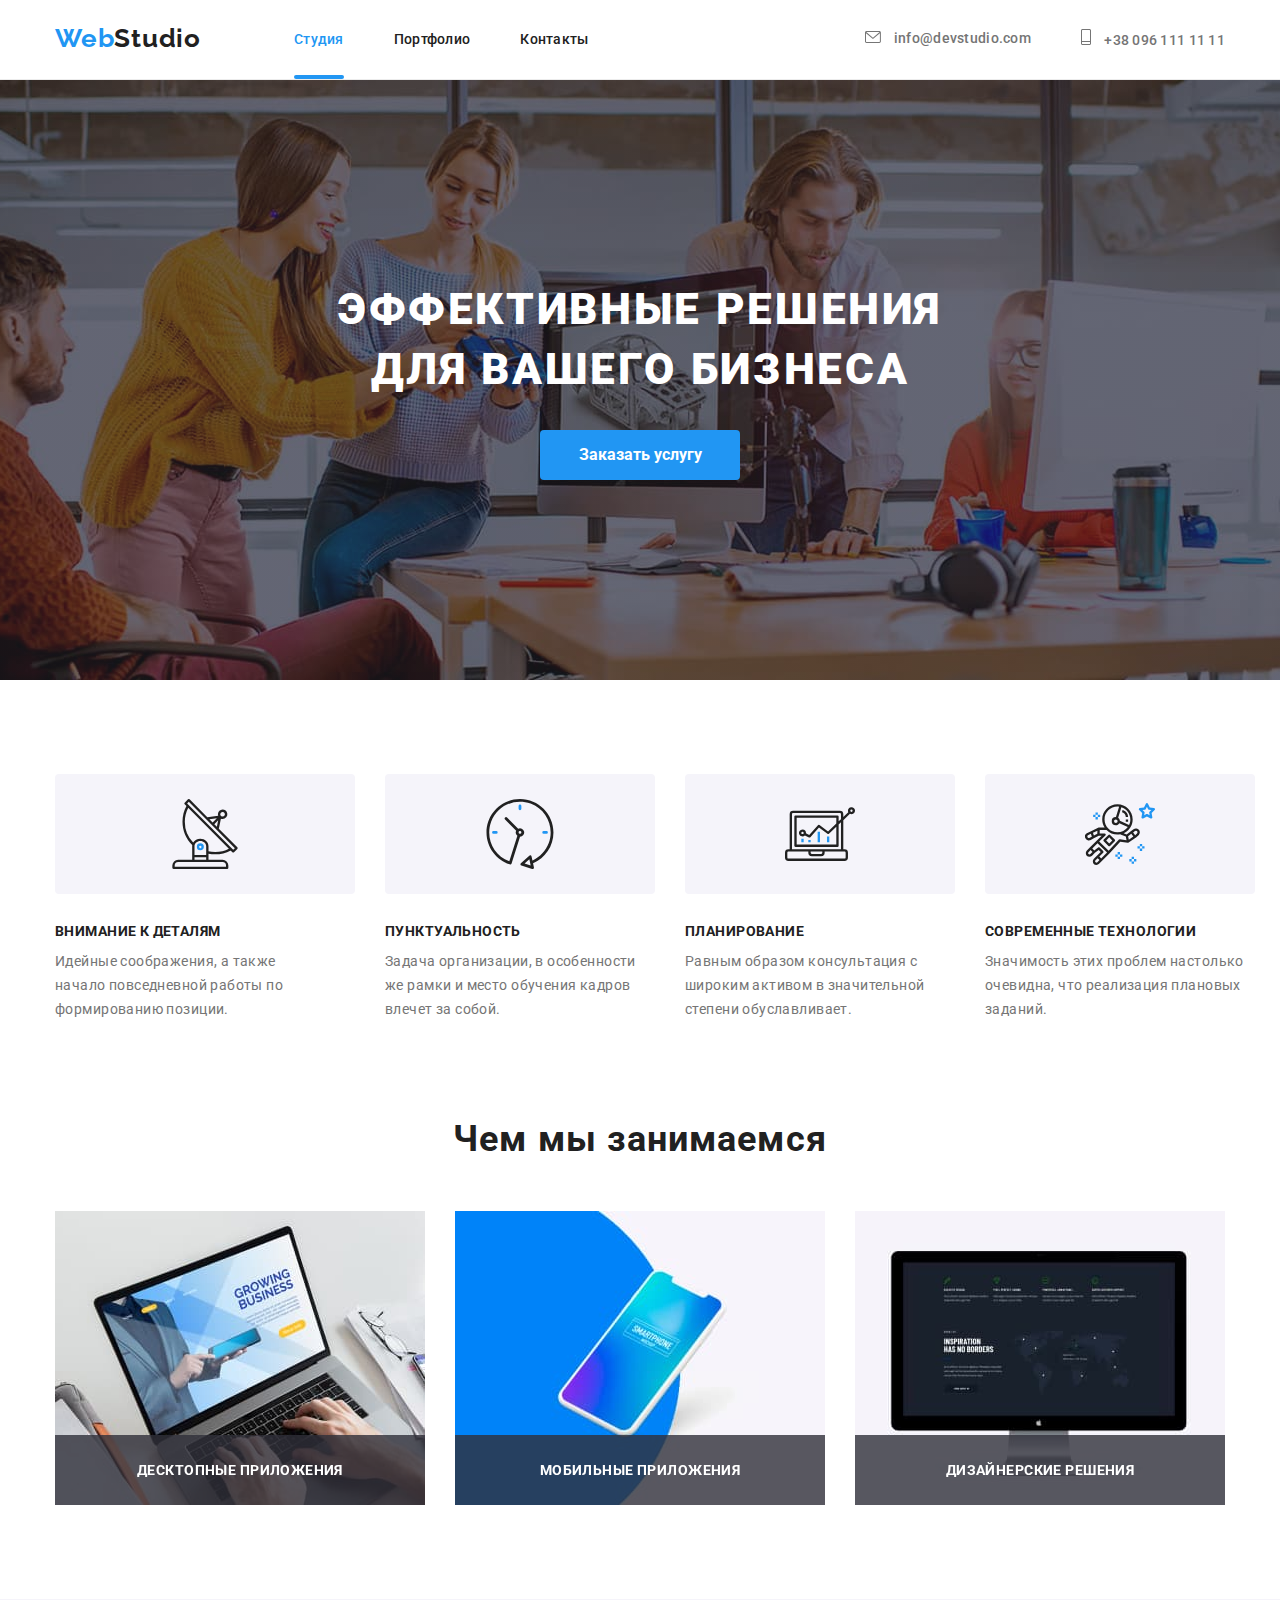
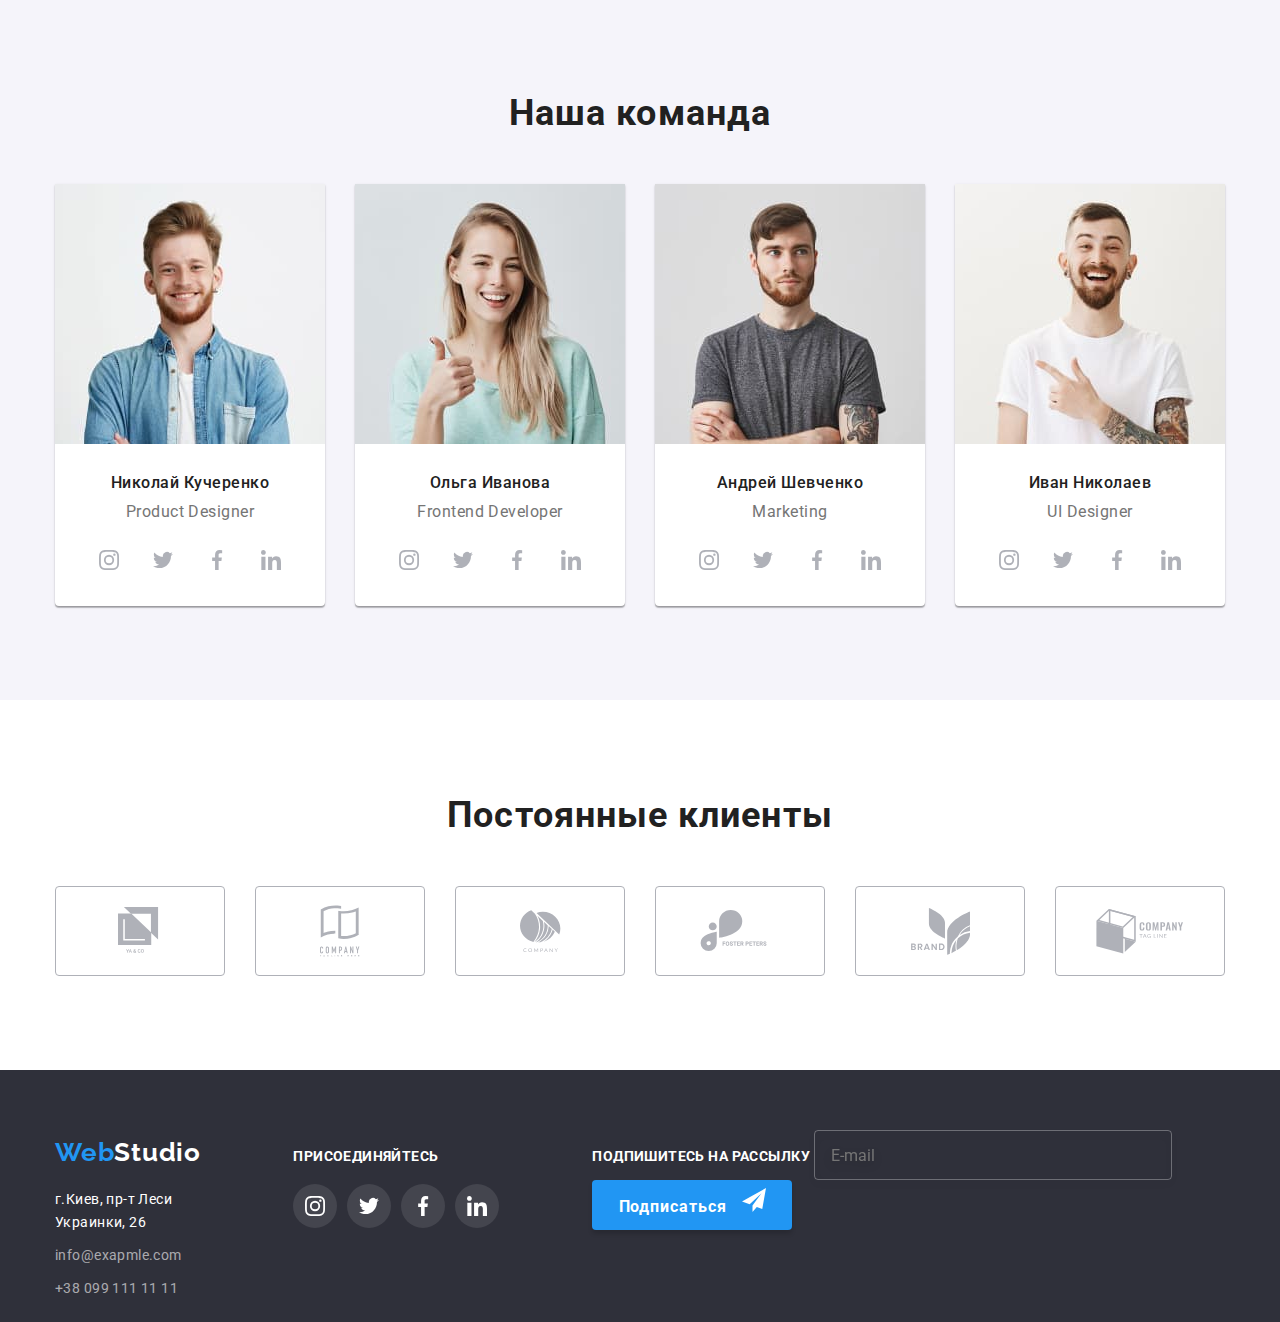
==== index.html @ 105b6010 "ховеры для инпутов и свг" ====
<!DOCTYPE html>
<html lang="ru">
<head>
    <meta charset="UTF-8">
    <meta name="viewport" content="width=device-width, initial-scale=1.0">
    <title>Homework</title>
    <link href="https://fonts.googleapis.com/css2?family=Raleway:wght@700&family=Roboto:wght@400;500;700;900&display=swap" rel="stylesheet">
        <link rel="stylesheet" href="https://cdnjs.cloudflare.com/ajax/libs/modern-normalize/1.0.0/modern-normalize.css">
    <link rel="stylesheet" href="./css/style.css">
</head>
<body>

    <!-- Хэдэр  -->
    
    <header class="header-page">
        <div class="container main-nav">
            

       <nav class="site-nav">
        <a href="./index.html" class="nav-logo">Web<span class="logo-studio">Studio</span></a>

        <ul class="list nav-list">
            <li class="item"><a href="" class="site-link current">Студия</a></li>
            <li class="item"><a href="./portfolio.html" class="site-link">Портфолио</a></li>
            <li class="item"><a href="#contacts" class="site-link">Контакты</a></li>
        </ul>       
       </nav>
    

       <ul class="list info-list">
        <li class="item">
            <a href="mailto:info@devstudio.com" class="info">
                <svg class="icon" width="16" height="12">
                    <use href="./img/sprite.svg#icon-envelope"></use>
                </svg>
                info@devstudio.com
            </a>
        </li>
            
        <li class="item">
            <a href="tel:+380991111111" class="info">
                <svg class="icon" width="10" height="16">
                    <use href="./img/sprite.svg#icon-phone"></use>
                </svg>
                +38 096 111 11 11
            </a>
        </li>
    </ul>
      </div>
    </header>

    <main>
               <!-- Герой -->
    
        <section class="hero">   
           <div class="container hero-cont">
            <h1 class="hero-title">Эффективные решения<br> для вашего бизнеса</h1>

             <button class="btn" data-modal-open>Заказать услугу</button>

                        <div class="backdrop is-hidden" data-modal>
                            <div class="modal">
                                
                                <!-- Форма -->

                 <form class="form">
               <h1 class="form-title">Оставьте свои данные, мы вам перезвоним</h1>
                                 
                        <ul class="list form-list">

                            <li class=" form-item">
                                <label class="form-field" for="name">
                                    <span class="field-title">Имя</span>                
                            <input class="input-form" type="text" name="name">
                                <svg class="icon-form">
                                    <use href="./img/sprite.svg#icon-modal-name"></use>
                                </svg>         
                        </label>
                    </li>
                                                                            
                            <li class="form-item">
                                    <label class="form-field" for="tel">
                                        <span class="field-title">Телефон</span>
                                        <input class="input-form" type="tel" name="tel">
                                        <svg class="icon-form">
                                            <use href="./img/sprite.svg#icon-modal-tel"></use>
                                        </svg>
                                    </label>
                        </li>
                                                                                                    
                            <li class="form-item">
                                <label class="form-field" for="mail">
                            <span class="field-title">Почта</span>
                            <input class="input-form" type="email" name="mail">
                            <svg class="icon-form">
                                <use href="./img/sprite.svg#icon-modal-mail"></use>
                            </svg>
                        </label>
                    </li>
                        </ul>             
                             
                            <label class="form-field text-area" for="comment">
                                <span class="field-title">Комментарий</span>
                        <textarea class="textarea" name="comment" placeholder="Введите текст">            
                        </textarea>
                    </label>
                    
                    <!-- Checkbox -->

                   <label class="checkbox-field">
                        <input type="checkbox" name="licence" class="checkbox">
                        <span class="checkbox-label">
                            Соглашаюсь с рассылкой и принимаю <a href="#" class="checkbox-link"> Условия
                                договора</a></span>
                   </label>

                    <button class="btn-submit" type="submit">Отправить</button>
            </form>

                <button class="btn-close" data-modal-close>
                    <svg class="icon-close">
                        <use href="./img/sprite.svg#icon-modal-btnclose"></use>
                    </svg>
                </button>
            </div>
        </div>
            </div>                          
        </section>

                       <!-- Детали -->

    <section class="details">
        <h2 class="visually-hidden">План</h2>

 <div class="container">
     <ul class="list details-ul">
         
    <li class="item">
        <div class="icon-box">
            <svg class="icon" widht="70" height="70">
                <use href="./img/sprite.svg#icon-antenna"></use>
            </svg>
        </div>
        <h3 class="details-title">Внимание к деталям</h3>
        <p class="details-text">Идейные соображения, а также начало повседневной работы по формированию позиции.</p>
    </li>

    <li class="item">
        <div class="icon-box">
            <svg class="icon" width="70" height="70">
                <use href="./img/sprite.svg#icon-clock"></use>
            </svg>
        </div>
        <h3 class="details-title">Пунктуальность</h3>
        <p class="details-text">Задача организации, в особенности же рамки и место обучения кадров влечет за собой.</p>
    </li>

    <li class="item">
        <div class="icon-box">
            <svg class="icon"  width="70" height="70">
                <use href="./img/sprite.svg#icon-diagram"></use>
            </svg>
        </div>
        <h3 class="details-title">Планирование</h3>
        <p class="details-text">Равным образом консультация с широким активом в значительной степени обуславливает.</p>
    </li>

    <li class="item">
    <div class="icon-box">
        <svg class="icon" width="70" height="70">
            <use href="./img/sprite.svg#icon-astronaut"></use>
        </svg>
    </div>
        <h3 class="details-title">Современные технологии</h3>
        <p class="details-text">Значимость этих проблем настолько очевидна, что реализация плановых заданий.</p>
    </li>
</ul>
</div>
    </section>

    <!-- Чем занимаемся -->
    <section class="occupation">        
     <div class="container">
        <h2 class="occupation-title">Чем мы занимаемся</h2>

        <ul class="list occupation-pics">
            <li class="item">
                <div class="thumb-occup">
                    <img src="./img/occup1.jpg" alt="клавиатура" width="370">
                    <div class="occup-overlay">
                        <p class="occup-overlay-text">Десктопные приложения</p>
                    </div>
                </div>
            </li>

            <li class="item">
                <div class="thumb-occup">
                    <img src="./img/occup2.jpg" alt="телефон" width="370">
                    <div class="occup-overlay">
                        <p class="occup-overlay-text">Мобильные приложения</p>
                    </div>
                </div>
            </li>

            <li class="item">
                <div class="thumb-occup">
                    <img src="./img/occup3.jpg" alt="планшет" width="370">
                    <div class="occup-overlay">
                        <p class="occup-overlay-text">Дизайнерские решения</p>
                    </div>
                </div>
            </li>     
    </ul>
     </div>
    </section>

    <!-- Команда -->
    <section class="team">
       <div class="container">
        <h2 class="team-title">Наша команда</h2>

        <ul class="list team-list" >
            <li class="item team-card">
                <img src="./img/team1.jpg" alt="николай кучеренко" width="270">
                <h3 class="team-names">Николай Кучеренко</h3>
                <p class="team-text">Product Designer</p>

                <ul class="list social-list">
                    <li class="social-item">
                        <a href="" class="link social-link">
                            <svg class="icon" widht="20" height="20">
                                <use href="./img/sprite.svg#icon-instagram"></use>
                            </svg>
                        </a>
                    </li>

                    <li class="social-item">
                        <a href="" class="link social-link">
                            <svg class="icon" widht="20" height="20">
                                <use href="./img/sprite.svg#icon-twitter"></use>
                            </svg>
                        </a>
                    </li>

                    <li class="social-item">
                        <a href="" class="link social-link">
                            <svg class="icon" widht="20" height="20">
                                <use href="./img/sprite.svg#icon-facebook"></use>
                            </svg>
                        </a>
                    </li>

                    <li class="social-item">
                        <a href="" class="link social-link">
                            <svg class="icon" widht="20" height="20">
                                <use href="./img/sprite.svg#icon-linkedin"></use>
                            </svg>
                        </a>
                    </li>
                </ul>
            </li>
 
            <li class="item team-card">
                <img src="./img/team2.jpg" alt="ольга иванова"  width="270">
                <h3 class="team-names">Ольга Иванова</h3>
                <p class="team-text">Frontend Developer</p>

                <ul class="list social-list">
                    <li class="social-item">
                        <a href="" class="link social-link">
                            <svg class="icon" widht="20" height="20">
                                <use href="./img/sprite.svg#icon-instagram"></use>
                            </svg>
                        </a>
                    </li>
                    <li class="social-item">
                        <a href="" class="link social-link">
                            <svg class="icon" widht="20" height="20">
                                <use href="./img/sprite.svg#icon-twitter"></use>
                            </svg>
                        </a>
                    </li>
                    <li class="social-item">
                        <a href="" class=" link social-link">
                            <svg class="icon" widht="20" height="20">
                                <use href="./img/sprite.svg#icon-facebook"></use>
                            </svg>
                        </a>
                    </li>
                    <li class="social-item">
                        <a href="" class="link social-link">
                            <svg class="icon" widht="20" height="20">
                                <use href="./img/sprite.svg#icon-linkedin"></use>
                            </svg>
                        </a>
                    </li>
                </ul>
            </li>

            <li class="item team-card">
                <img src="./img/team3.jpg" alt="Андрей Шевченко"  width="270">
                <h3 class="team-names">Андрей Шевченко</h3>
                <p class="team-text">Marketing</p>

                <ul class="list social-list">
                    <li class="social-item">
                        <a href="" class="link social-link">
                            <svg class="icon" widht="20" height="20">
                                <use href="./img/sprite.svg#icon-instagram"></use>
                            </svg>
                        </a>
                    </li>
                    <li class="social-item">
                        <a href="" class="link social-link">
                            <svg class="icon" widht="20" height="20">
                                <use href="./img/sprite.svg#icon-twitter"></use>
                            </svg>
                        </a>
                    </li>
                    <li class="social-item">
                        <a href="" class="link social-link">
                            <svg class="icon" widht="20" height="20">
                                <use href="./img/sprite.svg#icon-facebook"></use>
                            </svg>
                        </a>
                    </li>
                    <li class="social-item">
                        <a href="" class="link social-link">
                            <svg class="icon" widht="20" height="20">
                                <use href="./img/sprite.svg#icon-linkedin"></use>
                            </svg>
                        </a>
                    </li>
                </ul>
            </li>

            <li class="item team-card">
                <img src="./img/team4.jpg" alt="Иван Николаев"  width="270">
                <h3 class="team-names">Иван Николаев</h3>
                <p class="team-text">UI Designer</p>

                <ul class="list social-list">
                    <li class="social-item">
                        <a href="" class="link social-link">
                            <svg class="icon" widht="20" height="20">
                                <use href="./img/sprite.svg#icon-instagram"></use>
                            </svg>
                        </a>
                    </li>
                    <li class="social-item">
                        <a href="" class="link social-link">
                            <svg class="icon" widht="20" height="20">
                                <use href="./img/sprite.svg#icon-twitter"></use>
                            </svg>
                        </a>
                    </li>
                    <li class="social-item">
                        <a href="" class="link social-link">
                            <svg class="icon" widht="20" height="20">
                                <use href="./img/sprite.svg#icon-facebook"></use>
                            </svg>
                        </a>
                    </li>
                    <li class="social-item">
                        <a href="" class="link social-link">
                            <svg class="icon" widht="20" height="20">
                                <use href="./img/sprite.svg#icon-linkedin"></use>
                            </svg>
                        </a>
                    </li>
                </ul>
            </li>      
        </ul>
       </div>
    </section>

    <!-- Клиенты -->

    <section class="clients">
        <div class="container">
            <h4 class="client-title">Постоянные клиенты</h4>
            <ul class="list client-list">

                <li class="item">
                   <a href="" class="link client-link">
                    <svg class="icon" width="44.3" height="49" >
                        <use href="./img/sprite.svg#icon-client1"></use>
                    </svg>
                   </a>
                </li>

                <li class="item">
                    <a href="" class="link client-link">
                        <svg class="icon" width="40" height="52" >
                            <use href="./img/sprite.svg#icon-client2"></use>
                        </svg>
                    </a>
                </li>
                <li class="item">
                    <a href="" class="link client-link">
                        <svg class="icon" width="41" height="42.6" >
                            <use href="./img/sprite.svg#icon-client3"></use>
                        </svg>
                    </a>
                </li>

                <li class="item">
                    <a href="" class="link client-link">
                        <svg class="icon" width="80" height="42" >
                            <use href="./img/sprite.svg#icon-client4"></use>
                        </svg>
                    </a>
                </li>

                <li class="item">
                    <a href="" class="link client-link">
                        <svg class="icon" width="59" height="47">
                            <use href="./img/sprite.svg#icon-client5"></use>
                        </svg>
                    </a>
                </li>

                <li class="item">
                    <a href="" class="link client-link">
                        <svg class="icon" width="88" height="45">
                            <use href="./img/sprite.svg#icon-client6"></use>
                        </svg>
                    </a>
                </li>

            </ul>
        </div>

    </section>
</main>

<!-- Футер -->
    <footer class="footer">
       <div class="container footer-cont">
        <div class="address-footer">
            <a href="./index.html" class="footer-logo">Web<span class="footer-span">Studio</span></a>

        <address id="contacts" class="f-address">
            <p class="f-address-text">г.Киев, пр-т Леси Украинки, 26</p>

            <ul class="list footer-list">
                <li class="item">
                  <a href="mailto:info@exapmle.com" class="footer-info">info@exapmle.com</a>
                </li>
                <li class="item">
                  <a href="tel:+380991111111" class="footer-info">+38 099 111 11 11</a>
                </li>
            </ul>
        </address>
        </div>
         
          <div class="footer-social">

<p class="footer-social-title">присоединяйтесь</p>

<ul class="list social-list">
    <li class="social-item">
        <a href="" class="link social-link-footer">
            <svg class="icon" widht="20" height="20">
                <use href="./img/sprite.svg#icon-instagram"></use>
            </svg>
        </a>
    </li>

    <li class="social-item">
        <a href="" class="link social-link-footer">
            <svg class="icon" widht="20" height="20">
                <use href="./img/sprite.svg#icon-twitter"></use>
            </svg>
        </a>
    </li>

    <li class="social-item">
        <a href="" class="link social-link-footer">
            <svg class="icon" widht="20" height="20">
                <use href="./img/sprite.svg#icon-facebook"></use>
            </svg>
        </a>
    </li>

    <li class="social-item">
        <a href="" class=" link social-link-footer">
            <svg class="icon" widht="20" height="20">
                <use href="./img/sprite.svg#icon-linkedin"></use>
            </svg>
        </a>
    </li>
</ul>

       </div>

       <div class="subscribe">
           <label class="subs-title">Подпишитесь на рассылку</label>

           <input class="input-subs" type="email" name="E-mail" placeholder="E-mail">

            <button class="btn-subscribe" type="submit">Подписаться
                <svg class="btn-icon" width="24" height="24">
                    <use href="./img/sprite.svg#icon-send"></use>
                </svg>
            </button>
       </div>
    </div>
    </footer>
    <script src="./js/modal.js"></script>
</body>
</html>
---- css/style.css ----
:root {
  --primary-text-color: #212121;
  --text-color-p: #757575;
  --white: #ffffff;
  --main-background: #e5e5e5;
  --hero-footer-bcg: #2f303a;
  --blue: #2196f3;
  --footer-address: rgba(255, 255, 255, 0.6);
  --bcg-team: #f5f4fa;
  --icon-fill-col: #afb1b8;
  --overlay-blue: rgba(33, 150, 243, 0.9);

  --timing-function: cubic-bezier(0.4, 0, 0.2, 1);
}

html {
  box-sizing: border-box;
}

*,
*::before,
*::after {
  box-sizing: inherit;
}
/* site-nav */

body {
  font-family: "Roboto", sans-serif;
  color: var(--primary-text-color);
}

li {
  list-style: none;
}

h1,
h2,
h3,
h4,
p {
  margin: 0;
}

img {
  display: block;
  max-width: 100%;
  height: auto;
}

.list {
  padding: 0;
  margin: 0;
}

.container {
  width: 1200px;
  margin-left: auto;
  margin-right: auto;
  padding-left: 15px;
  padding-right: 15px;
}

.main-nav {
  display: flex;
  align-items: center;
}
.header-page {
  padding-top: 24px;
  padding-bottom: 25px;

  background-color: var(--white);
  border-bottom: 1px solid #ececec;
}

.site-nav {
  display: flex;
  align-items: center;

  background-color: var(--white);
}

.nav-list {
  display: flex;
  margin-left: 93px;
}

.nav-list .item:not(:last-child) {
  margin-right: 50px;
}

.nav-logo {
  display: inline-block;

  color: var(--blue);
  font-family: Raleway, sans-serif;
  font-weight: 700;
  font-size: 26px;
  list-style: 1.2;
  letter-spacing: 0.03em;
  text-decoration: none;
}

.logo-studio {
  color: var(--primary-text-color);
}

.site-link {
  padding-top: 32px;
  padding-bottom: 32px;
  color: var(--primary-text-color);
  font-weight: 500;
  font-size: 14px;
  line-height: 0.87;
  letter-spacing: 0.02em;
  text-decoration: none;

  transition: color 250ms cubic-bezier(0.4, 0, 0.2, 1);
}

.site-link:hover,
.site-link:focus {
  color: var(--blue);
}

.site-link.current {
  position: relative;

  color: var(--blue);
  text-decoration: none;
}

.site-link.current::after {
  position: absolute;
  left: 0;
  bottom: 0;

  width: 100%;
  height: 4px;
  content: " ";
  display: block;

  border-radius: 2px;
  background-color: var(--blue);
}

/* Info */

.info-list {
  display: flex;
  align-items: center;
  margin-left: auto;
}

.info-list .item:not(:last-child) {
  margin-right: 50px;
}

.info {
  display: block;

  color: var(--text-color-p);
  font-weight: 500;
  font-size: 14px;
  line-height: 1.14;
  letter-spacing: 0.02em;
  text-decoration: none;

  transition: color 250ms cubic-bezier(0.4, 0, 0.2, 1);
}

.info:hover,
.info:focus {
  color: var(--blue);
}

.icon {
  padding: 0;
  margin: 0;
}

.info-list .icon {
  margin-right: 10px;
  fill: currentColor;
}

/* hero */
.hero {
  display: flex;
  text-align: center;
  height: 600px;
  max-width: 1600px;
  margin-left: auto;
  margin-right: auto;

  background-image: linear-gradient(
      to right,
      rgba(47, 48, 58, 0.4),
      rgba(47, 48, 58, 0.4)
    ),
    url(../img/hero-pic.jpg);
  background-repeat: no-repeat;
  background-size: cover;
  background-position: center;

  padding-top: 200px;
  padding-bottom: 200px;
  background-color: var(--hero-footer-bcg);
}

.hero-cont {
  display: flex;
  flex-direction: column;
  align-items: center;
}

.hero-title {
  width: 696px;
  margin-bottom: 30px;

  color: var(--white);
  font-weight: 900;
  font-size: 44px;
  line-height: 1.36;

  letter-spacing: 0.06em;
  text-transform: uppercase;
}

.btn {
  display: inline-block;
  min-width: 200px;
  height: 50px;
  padding: 10px 32px;

  border: 0;
  border-radius: 4px;
  font-weight: 700;
  font-size: 16px;
  line-height: 1.87;

  color: var(--white);
  background-color: var(--blue);
  text-decoration: none;

  transition: background-color 250ms cubic-bezier(0.4, 0, 0.2, 1),
    color 250ms cubic-bezier(0.4, 0, 0.2, 1);
}

.btn:hover,
.btn:focus {
  color: var(--blue);
  background-color: var(--white);
}

/* Бэкдроп */
.backdrop {
  position: fixed;
  top: 0;
  left: 0;

  opacity: 1;
  transition: opacity 250ms cubic-bezier(0.4, 0, 0.2, 1);
  width: 100%;
  height: 100%;

  background-color: rgba(0, 0, 0, 0.2);
}

.backdrop.is-hidden {
  opacity: 0;
  pointer-events: none;
}

/* Модальное окно */

.modal {
  position: absolute;
  top: 50%;
  left: 50%;
  transform: translate(-50%, -50%);
  min-width: 528px;
  min-height: 580px;

  padding: 40px;
  min-height: 581px;
  border-radius: 4px;

  background-color: var(--white);
  box-shadow: 0px 1px 3px rgba(0, 0, 0, 0.12), 0px 1px 1px rgba(0, 0, 0, 0.14),
    0px 2px 1px rgba(0, 0, 0, 0.2);

  transition: transform 250ms cubic-bezier(0.4, 0, 0.2, 1);
}

.btn-close {
  position: absolute;
  top: 8px;
  right: 8px;
  padding: 10px;
  width: 30px;
  height: 30px;
  border-radius: 50%;
  border: 1px solid rgba(0, 0, 0, 0.1);
  background-color: transparent;
}

.icon-close {
  display: block;
  width: 18px;
  height: 18px;
  transition: fill 250ms cubic-bezier(0.4, 0, 0.2, 1);
}

.btn-close:hover .icon-close {
  fill: var(--blue);
}

/* Форма */
.form {
  text-align: center;
}

.form-title {
  margin-bottom: 30px;
  font-weight: 700;
  font-size: 20px;
  line-height: 1.15;
  text-align: center;
  letter-spacing: 0.03em;
  color: var(--primary-text-color);
}

.form-list {
  margin-bottom: 10px;
}

.form-field {
  position: relative;
  display: flex;
  flex-direction: column;
  align-items: flex-start;
}

.form-item {
  margin-bottom: 10px;
}

.input-form {
  margin: 0;
  padding-top: 12px;
  padding-bottom: 12px;
  padding-left: 42px;
  width: 100%;
  height: 40px;
  border: 1px solid rgba(33, 33, 33, 0.2);
  box-sizing: border-box;
  border-radius: 4px;
  transition: border-color 250ms cubic-bezier(0.4, 0, 0.2, 1);
}

.input-form:hover {
  border-color: var(--blue);
}

.field-title {
  margin-bottom: 4px;

  font-weight: 400;
  font-size: 14px;
  line-height: 1.14;
  letter-spacing: 0.01em;
  color: var(--text-color-p);
}

.icon-form {
  position: absolute;
  top: 50%;
  left: 19px;
  width: 18px;
  height: 18px;

  display: block;
  fill: var(--primary-text-color);
  transition: color 250ms cubic-bezier(0.4, 0, 0.2, 1);
}

.input-form:hover + .icon-form {
  fill: var(--blue);
}

.textarea {
  padding: 12px 16px;
  margin-bottom: 20px;
  width: 100%;
  height: 120px;

  resize: none;
  border: 1px solid rgba(33, 33, 33, 0.2);
  transition: border-color 250ms cubic-bezier(0.4, 0, 0.2, 1);
}

.textarea:hover {
  border-color: var(--blue);
}
/* Checkbox */

.checkbox-field {
  margin-bottom: 30px;
  display: flex;
  flex-direction: column;
  align-items: flex-start;
}

.checkbox {
  position: absolute;
  width: 1px;
  height: 1px;
  margin: -1px;
  padding: 0;
  overflow: hidden;
  border: 0;
  clip: rect(0 0 0 0);
}

.checkbox-label {
  display: flex;
  align-items: center;
  font-weight: 400;
  font-size: 14px;
  line-height: 1.71;
  letter-spacing: 0.03em;
  color: var(--text-color-p);
}

.checkbox-label::before {
  content: "";
  display: inline-block;
  width: 16px;
  height: 15px;
  border: 2px solid var(--primary-text-color);
  border-radius: 2px;
  margin-right: 8px;
  transition: background-color 250ms cubic-bezier(0.4, 0, 0.2, 1),
    border-color 250ms cubic-bezier(0.4, 0, 0.2, 1);
}

.checkbox:checked + .checkbox-label::before {
  background-image: url(../img/icon-check.svg);
  background-color: var(--blue);
  border-color: var(--blue);
  background-position: center;
  background-origin: border-box;
  background-size: contain;
}

.checkbox-link {
  color: var(--blue);
}

.btn-submit {
  display: inline-block;
  min-width: 200px;
  height: 50px;
  padding: 10px 55px;
  border: 0;

  font-weight: 700;
  font-size: 16px;
  line-height: 1.87;

  align-items: center;
  text-align: center;
  letter-spacing: 0.06em;
  color: var(--white);
  background-color: #188ce8;
  box-shadow: 0px 4px 4px rgba(0, 0, 0, 0.15);
  cursor: pointer;
}

/* details */

.details {
  padding-top: 94px;
  padding-bottom: 94px;
  background-color: var(--white);
}

.visually-hidden {
  position: absolute !important;
  clip: rect(1px 1px 1px 1px);
  clip: rect(1px, 1px, 1px, 1px);
  padding: 0 !important;
  border: 0 !important;
  height: 1px !important;
  width: 1px !important;
  overflow: hidden;
}

.details-ul {
  display: flex;
  margin: 0;
  padding: 0;
}

.details-title {
  margin: 0;
  margin-bottom: 10px;
  width: 270px;
  height: 16px;

  color: var(--primary-text-color);
  font-weight: 700;
  font-size: 14px;
  line-height: 1.14;
  letter-spacing: 0.03em;
  text-transform: uppercase;
}

.details-ul .item:not(:last-child) {
  margin-right: 30px;
}

.details-text {
  margin: 0;

  color: var(--text-color-p);
  font-weight: 400;
  font-size: 14px;
  line-height: 1.71;
  letter-spacing: 0.03em;
  width: 270px;
  height: 75px;
}

.icon-box {
  display: flex;
  justify-content: center;
  align-items: center;
  height: 120px;
  margin-bottom: 30px;
  border-radius: 4px;
  background-color: var(--bcg-team);
}

/* occupation */
.occupation {
  padding-bottom: 94px;
  background-color: var(--white);
}

.occupation-title {
  color: var(--primary-text-color);

  font-weight: 700;
  font-size: 36px;
  line-height: 1.16;
  text-align: center;
  letter-spacing: 0.03em;
  margin-bottom: 50px;
}

.occupation-pics {
  display: flex;
}

.occupation-pics .item:not(:last-child) {
  margin-right: 30px;
}

.thumb-occup {
  position: relative;
}

.occup-overlay {
  position: absolute;
  bottom: 0;
  left: 0;

  width: 100%;
  height: 70px;
  padding-top: 27px;

  background-color: rgba(47, 48, 58, 0.8);
}

.occup-overlay-text {
  margin-bottom: 0;

  color: var(--white);
  font-weight: 700;
  font-size: 14px;
  line-height: 1.142;
  text-align: center;
  letter-spacing: 0.03em;
  text-transform: uppercase;
}

/* Команда */

.team {
  padding-top: 94px;
  padding-bottom: 94px;
  background-color: var(--bcg-team);
}

.team-title {
  margin-bottom: 50px;

  color: var(--primary-text-color);
  font-weight: 700;
  font-size: 36px;
  line-height: 1.16;
  text-align: center;
  letter-spacing: 0.03em;
}

.team-list {
  display: flex;
  justify-content: space-between;
}

.team-card {
  width: 270px;
  padding-bottom: 24px;
  background-color: var(--white);
  text-align: center;

  box-shadow: 0px 1px 3px rgba(0, 0, 0, 0.12), 0px 1px 1px rgba(0, 0, 0, 0.14),
    0px 2px 1px rgba(0, 0, 0, 0.2);
  border-radius: 0px 0px 4px 4px;
}

.offer-card a {
  text-decoration: none;
}

.team-card img {
  margin-bottom: 30px;
}

.team-names {
  color: var(--primary-text-color);
  font-weight: 500;
  font-size: 16px;
  line-height: 1.18;
  letter-spacing: 0.03em;
  margin: 0;
  margin-bottom: 10px;
}

.team-text {
  color: var(--text-color-p);

  font-weight: 400;
  font-size: 16px;
  line-height: 1.18;
  letter-spacing: 0.03em;
  margin: 0;
}

.social-list {
  margin-top: 16px;
  display: flex;
  justify-content: center;
}

.social-item:not(:last-child) {
  margin-right: 10px;
}

.social-link {
  display: flex;
  justify-content: center;
  align-items: center;
  fill: var(--icon-fill-col);
  width: 44px;
  height: 44px;
  border-radius: 50%;

  transition: background-color 250ms cubic-bezier(0.4, 0, 0.2, 1),
    color 250ms cubic-bezier(0.4, 0, 0.2, 1);
}

.social-link:hover,
.social-link:focus {
  fill: var(--white);
  background-color: var(--blue);
}

/* Клиенты */

.clients {
  padding-top: 94px;
  padding-bottom: 94px;
  background-color: var(--white);
}

.client-title {
  margin-bottom: 50px;

  font-family: Roboto;
  font-style: normal;
  font-weight: bold;
  font-size: 36px;
  line-height: 42px;
  text-align: center;
  letter-spacing: 0.03em;
}

.client-list {
  display: flex;
  justify-content: center;
}

.client-list .item:not(:last-child) {
  margin-right: 30px;
}

.client-link {
  display: flex;
  justify-content: center;
  align-items: center;
  width: 170px;
  height: 90px;
  border: 1px solid var(--icon-fill-col);
  border-radius: 4px;
  fill: var(--icon-fill-col);

  transition: 250ms cubic-bezier(0.4, 0, 0.2, 1);
}

.client-link:hover,
.client-link:focus {
  fill: var(--blue);
  border-color: var(--blue);
}

/* Portfolio */

/* Фильтры */

.filter {
  padding-top: 94px;
  padding-bottom: 94px;
}

.filter-list {
  display: flex;
  justify-content: center;
  margin-bottom: 50px;
}

.filter-list .item:not(:last-child) {
  margin-right: 8px;
}

.filter-link {
  display: inline-block;
  padding: 6px 22px;

  text-align: center;
  color: var(--primary-text-color);
  background-color: var(--bcg-team);
  border: 1px transparent;
  font-family: inherit;
  font-weight: 500;
  font-size: 16px;
  line-height: 1.62;
  border-radius: 4px;
  letter-spacing: 0.03em;

  transition: background-color 250ms cubic-bezier(0.4, 0, 0.2, 1),
    color 250ms cubic-bezier(0.4, 0, 0.2, 1),
    box-shadow 250ms cubic-bezier(0.4, 0, 0.2, 1);
}

.filter-link:hover,
.filter-link:focus {
  color: var(--white);
  background-color: var(--blue);
  box-shadow: 0px 3px 1px rgba(0, 0, 0, 0.1), 0px 1px 2px rgba(0, 0, 0, 0.08),
    0px 2px 2px rgba(0, 0, 0, 0.12);
}

/* Оффер */

.offer-list {
  display: flex;
  flex-wrap: wrap;
  margin: -15px;
}
.offer-card {
  width: 370px;
  margin: 15px;
  background-color: var(--white);
  box-sizing: border-box;

  transition: 250ms cubic-bezier(0.4, 0, 0.2, 1);
}

.offer-card:hover,
.offer-card:focus-within {
  box-shadow: 0px 1px 1px rgba(0, 0, 0, 0.12), 0px 4px 4px rgba(0, 0, 0, 0.06),
    1px 4px 6px rgba(0, 0, 0, 0.16);
}

/* Overlay */

.offer-thumb {
  position: relative;
  overflow: hidden;
}

.offer-overlay {
  position: absolute;
  top: 0;
  left: 0;
  transform: translateY(100%);

  width: 100%;
  height: 100%;
  padding: 63px 24px;

  background-color: var(--overlay-blue);

  transition: transform 250ms cubic-bezier(0.4, 0, 0.2, 1);
}

.offer-card .link:hover .offer-overlay,
.offer-card .link:focus .offer-overlay {
  transform: translateY(0);
  transition: 250ms cubic-bezier(0.4, 0, 0.2, 1);
}

.overlay-text {
  font-weight: 400;
  font-size: 18px;
  line-height: 1.56;
  letter-spacing: 0.03em;
  color: var(--white);
}

.card-description {
  padding: 20px 24px;
  border-right: 1px solid #eeeeee;
  border-bottom: 1px solid #eeeeee;
  border-left: 1px solid #eeeeee;
}

.offer-title {
  color: var(--primary-text-color);

  font-weight: 700;
  font-size: 18px;
  line-height: 2;
  letter-spacing: 0.06em;
  margin: 0;
  margin-bottom: 4px;
}

.offer-text {
  color: var(--text-color-p);

  font-weight: 400;
  font-size: 16px;
  line-height: 1.8;
  letter-spacing: 0.03em;
  margin: 0;
}

/* footer */

.footer {
  height: 252px;
  padding-top: 60px;
  padding-bottom: 60px;
  background-color: var(--hero-footer-bcg);
}

.footer-cont {
  display: flex;
  align-items: baseline;
  justify-content: space-between;
}

.address-footer {
  margin-right: 70px;
}

.footer-logo {
  display: inline-block;
  margin-bottom: 20px;

  color: var(--blue);
  font-family: Raleway, sans-serif;
  font-weight: 700;
  font-size: 26px;
  font-style: normal;
  list-style: 1.2;
  letter-spacing: 0.03em;
  text-decoration: none;
}

.footer-span {
  color: var(--white);
}

.f-address {
  display: flex;
  flex-direction: column;

  color: var(--white);

  font-weight: 400;
  font-size: 14px;
  font-style: normal;
  line-height: 1.71;
  letter-spacing: 0.03em;

  transition: color 250ms cubic-bezier(0.4, 0, 0.2, 1);
}

.f-address:hover,
.f-address:focus {
  color: var(--blue);
}

.f-address-text {
  margin: 0;
  margin-bottom: 9px;
}

.footer-list .item:not(:last-child) {
  margin-bottom: 9px;
}

.footer-info {
  color: var(--footer-address);

  font-weight: 400;
  font-size: 14px;
  line-height: 1.71;
  letter-spacing: 0.03em;
  text-decoration: none;

  transition: color 250ms cubic-bezier(0.4, 0, 0.2, 1);
}

.footer-info:hover,
.footer-info:focus {
  color: var(--blue);
}

.footer-social {
  margin-right: 93px;
}

.footer-social-title {
  margin-bottom: 20px;
  padding: 0;

  color: var(--white);
  font-family: Roboto;
  font-weight: bold;
  font-size: 14px;
  line-height: 16px;
  letter-spacing: 0.03em;
  text-transform: uppercase;
}

.social-link-footer {
  display: flex;
  justify-content: center;
  align-items: center;
  fill: var(--white);
  background-color: rgba(255, 255, 255, 0.1);
  width: 44px;
  height: 44px;
  border-radius: 50%;

  transition: background-color 250ms cubic-bezier(0.4, 0, 0.2, 1),
    color 250ms cubic-bezier(0.4, 0, 0.2, 1);
}

.social-link-footer:hover,
.social-link-footer:focus {
  background-color: var(--blue);
}

.subs-title {
  margin-bottom: 20px;

  color: var(--white);
  font-weight: 700;
  font-size: 14px;
  line-height: 16px;
  letter-spacing: 0.03em;
  text-transform: uppercase;
}

.input-subs {
  display: inline-block;
  min-width: 358px;
  height: 50px;
  padding-left: 16px;
  margin-right: 12px;

  background-color: transparent;

  border: 1px solid rgba(255, 255, 255, 0.3);
  box-sizing: border-box;
  filter: drop-shadow(0px 4px 4px rgba(0, 0, 0, 0.15));
  border-radius: 4px;
}

.btn-subscribe {
  display: inline-block;
  min-width: 200px;
  height: 50px;
  padding: 0;
  background-color: var(--blue);
  box-shadow: 0px 4px 4px rgba(0, 0, 0, 0.15);
  border: 1px solid transparent;
  border-radius: 4px;

  font-weight: 700;
  font-size: 16px;
  line-height: 1.87;
  letter-spacing: 0.06em;
  color: var(--white);
}

.btn-icon {
  fill: var(--white);
  margin-left: 10px;
}
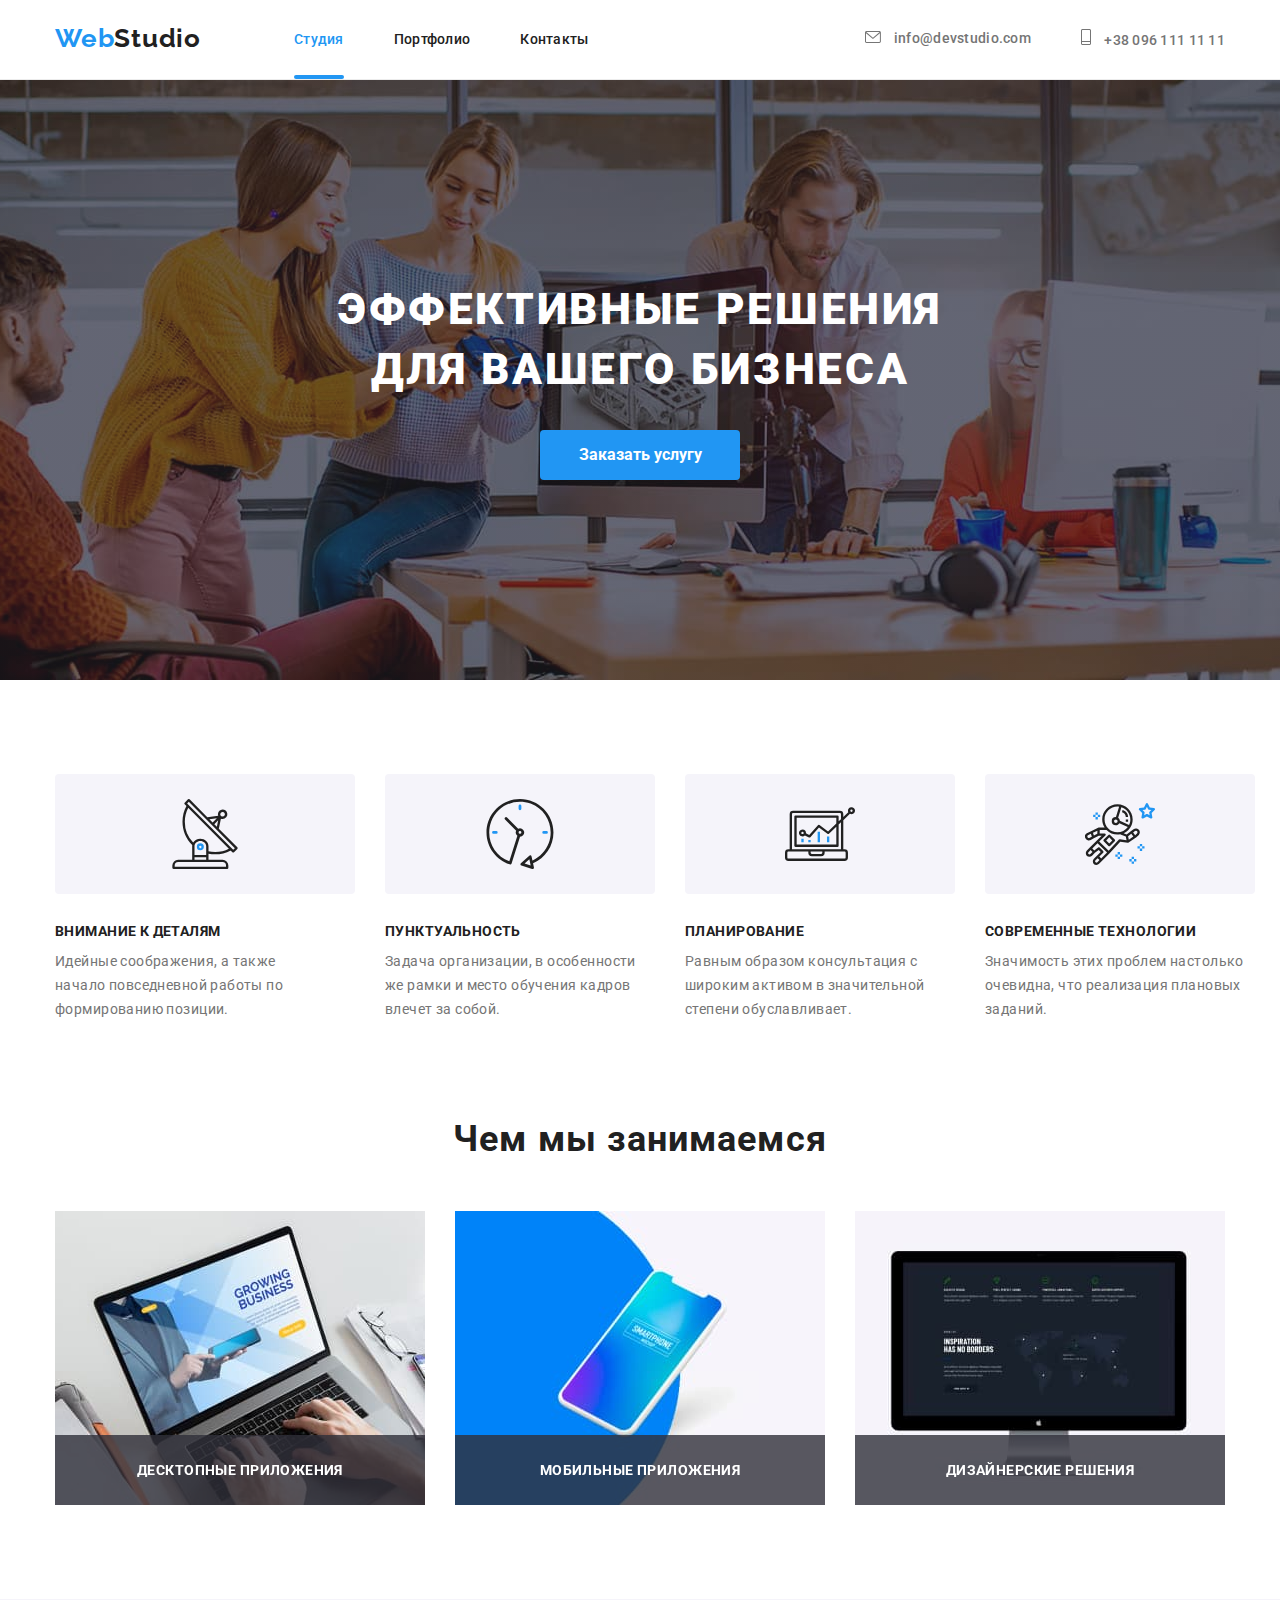
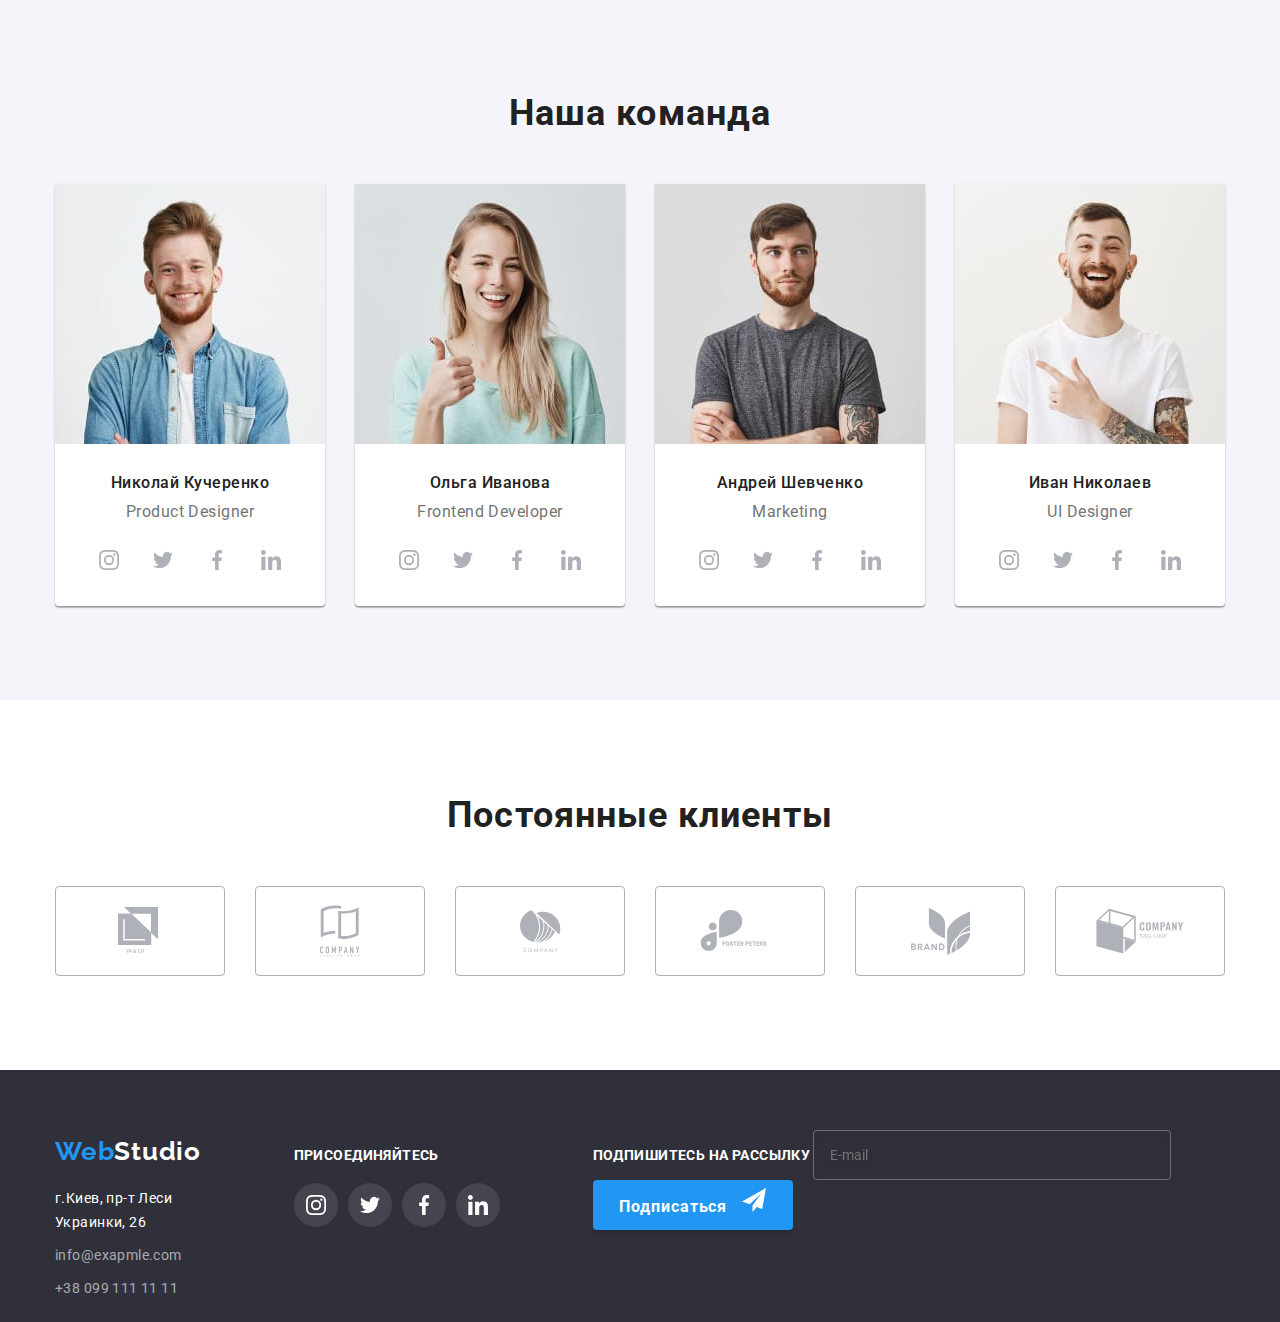
==== commit b99d373e: "Форма" ====
--- a/index.html
+++ b/index.html
@@ -63,13 +63,19 @@
                                 
                                 <!-- Форма -->
 
+                        <button class="btn-close" data-modal-close>
+                            <svg class="icon-close" width="18" height="18">
+                                <use href="./img/sprite.svg#icon-modal-btnclose"></use>
+                            </svg>
+                        </button>
+
                  <form class="form">
                <h1 class="form-title">Оставьте свои данные, мы вам перезвоним</h1>
                                  
                         <ul class="list form-list">
 
                             <li class=" form-item">
-                                <label class="form-field" for="name">
+                                <label class="form-field">
                                     <span class="field-title">Имя</span>                
                             <input class="input-form" type="text" name="name">
                                 <svg class="icon-form">
@@ -79,7 +85,7 @@
                     </li>
                                                                             
                             <li class="form-item">
-                                    <label class="form-field" for="tel">
+                                    <label class="form-field">
                                         <span class="field-title">Телефон</span>
                                         <input class="input-form" type="tel" name="tel">
                                         <svg class="icon-form">
@@ -91,7 +97,7 @@
                             <li class="form-item">
                                 <label class="form-field" for="mail">
                             <span class="field-title">Почта</span>
-                            <input class="input-form" type="email" name="mail">
+                            <input class="input-form" type="email">
                             <svg class="icon-form">
                                 <use href="./img/sprite.svg#icon-modal-mail"></use>
                             </svg>
@@ -101,8 +107,7 @@
                              
                             <label class="form-field text-area" for="comment">
                                 <span class="field-title">Комментарий</span>
-                        <textarea class="textarea" name="comment" placeholder="Введите текст">            
-                        </textarea>
+                        <textarea class="textarea" name="comment" placeholder="Введите текст"></textarea>
                     </label>
                     
                     <!-- Checkbox -->
@@ -110,18 +115,12 @@
                    <label class="checkbox-field">
                         <input type="checkbox" name="licence" class="checkbox">
                         <span class="checkbox-label">
-                            Соглашаюсь с рассылкой и принимаю <a href="#" class="checkbox-link"> Условия
+                            Соглашаюсь с рассылкой и принимаю &nbsp;<a href="#" class="checkbox-link">Условия
                                 договора</a></span>
                    </label>
 
                     <button class="btn-submit" type="submit">Отправить</button>
             </form>
-
-                <button class="btn-close" data-modal-close>
-                    <svg class="icon-close">
-                        <use href="./img/sprite.svg#icon-modal-btnclose"></use>
-                    </svg>
-                </button>
             </div>
         </div>
             </div>                          
--- a/css/style.css
+++ b/css/style.css
@@ -27,6 +27,7 @@
 body {
   font-family: "Roboto", sans-serif;
   color: var(--primary-text-color);
+  font-size: 14px;
 }
 
 li {
@@ -280,6 +281,7 @@
   transform: translate(-50%, -50%);
   min-width: 528px;
   min-height: 580px;
+  z-index: 20;
 
   padding: 40px;
   min-height: 581px;
@@ -296,7 +298,7 @@
   position: absolute;
   top: 8px;
   right: 8px;
-  padding: 10px;
+  /* padding: 10px; */
   width: 30px;
   height: 30px;
   border-radius: 50%;
@@ -306,16 +308,16 @@
 
 .icon-close {
   display: block;
-  width: 18px;
-  height: 18px;
   transition: fill 250ms cubic-bezier(0.4, 0, 0.2, 1);
 }
 
-.btn-close:hover .icon-close {
+.btn-close:hover .icon-close,
+.btn-close:focus .icon-close {
   fill: var(--blue);
 }
 
 /* Форма */
+
 .form {
   text-align: center;
 }
@@ -384,7 +386,8 @@
   transition: color 250ms cubic-bezier(0.4, 0, 0.2, 1);
 }
 
-.input-form:hover + .icon-form {
+.input-form:hover + .icon-form,
+.input-form:focus + .icon-form {
   fill: var(--blue);
 }
 
@@ -402,12 +405,12 @@
 .textarea:hover {
   border-color: var(--blue);
 }
+
 /* Checkbox */
 
 .checkbox-field {
   margin-bottom: 30px;
   display: flex;
-  flex-direction: column;
   align-items: flex-start;
 }
 
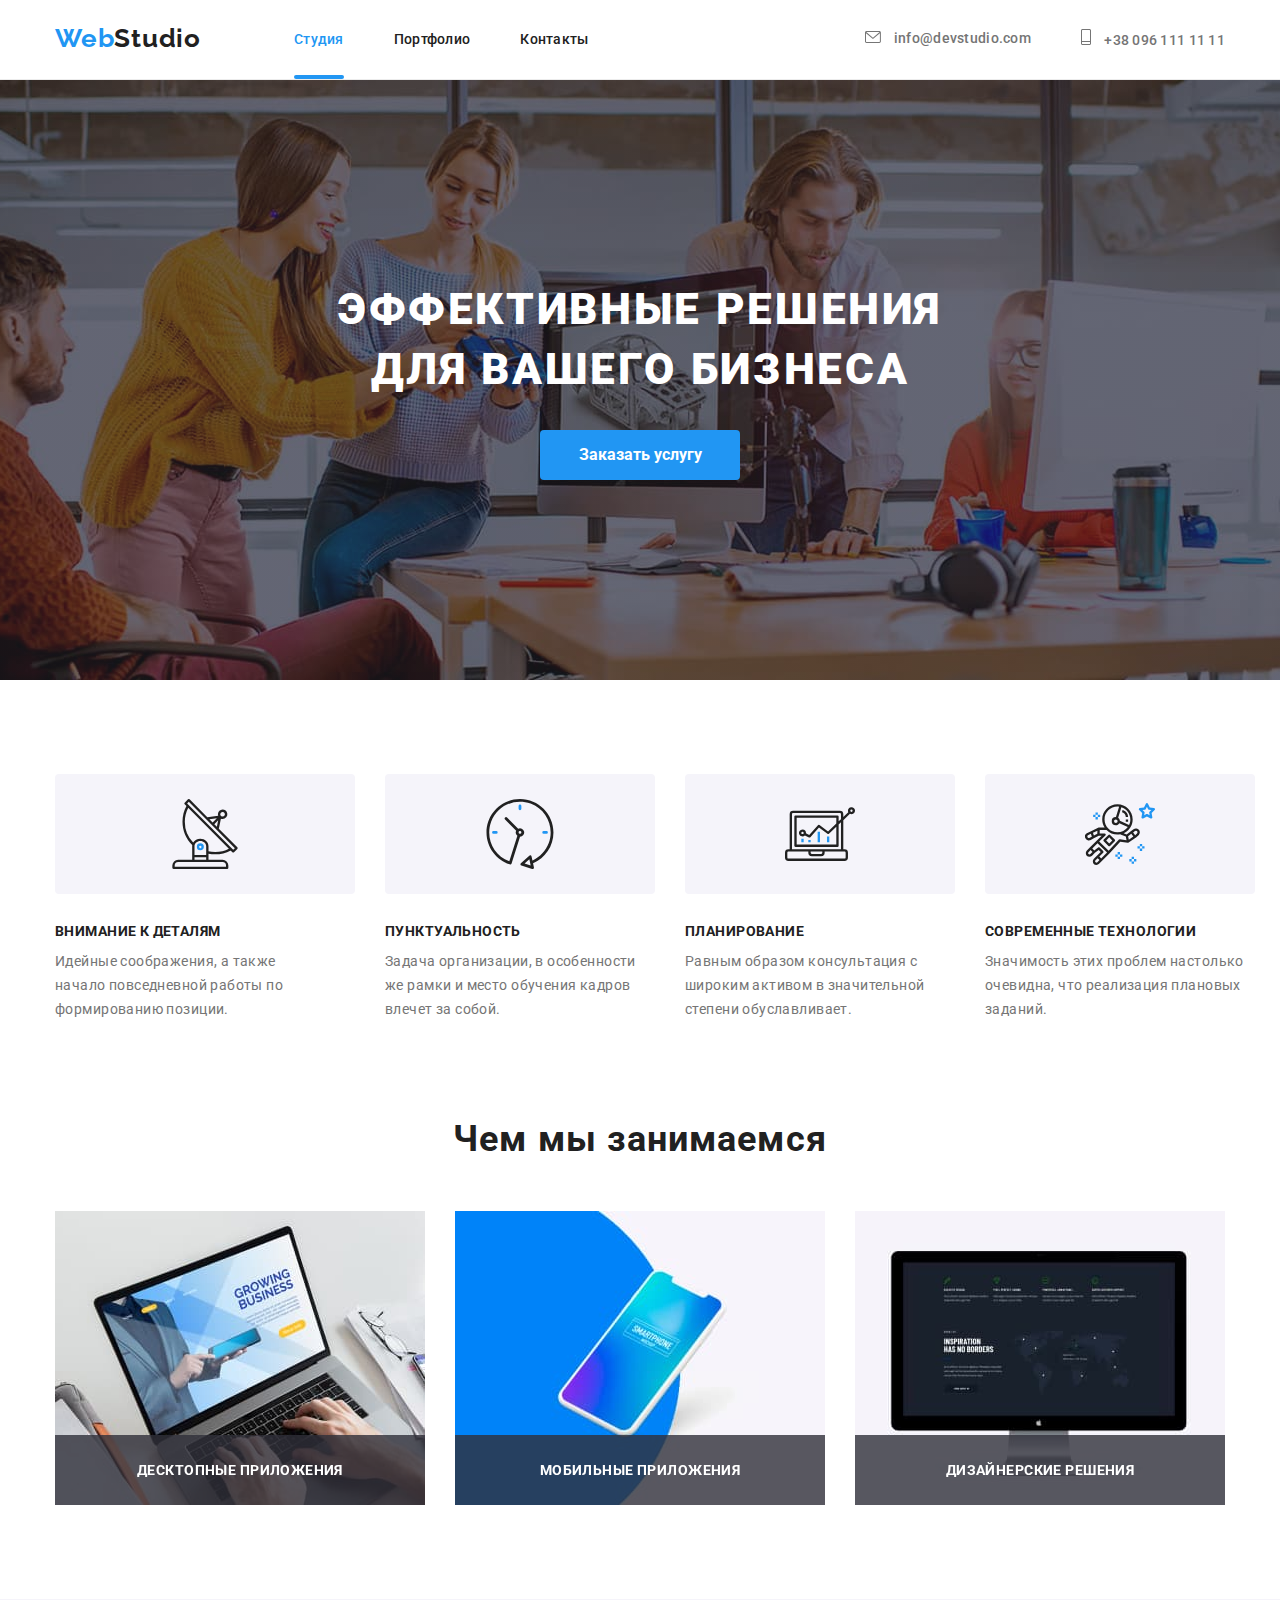
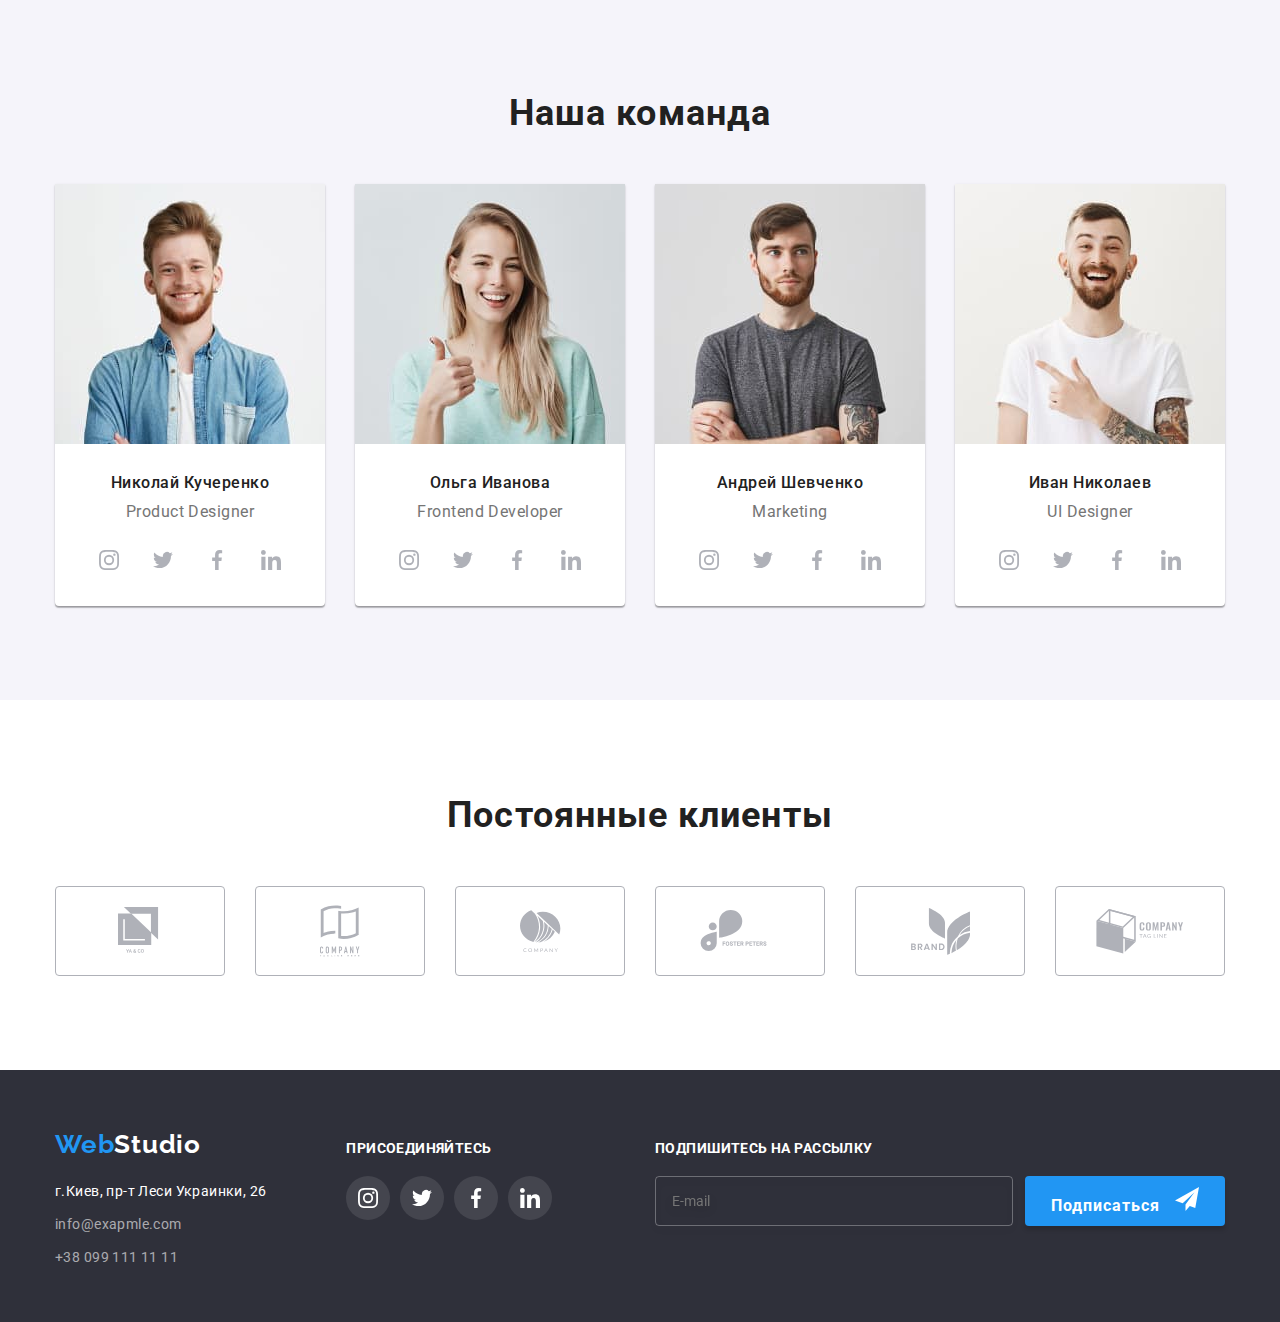
==== commit 37ad75c7: "jhjkj" ====
--- a/index.html
+++ b/index.html
@@ -493,17 +493,19 @@
 
        </div>
 
-       <div class="subscribe">
-           <label class="subs-title">Подпишитесь на рассылку</label>
-
-           <input class="input-subs" type="email" name="E-mail" placeholder="E-mail">
-
-            <button class="btn-subscribe" type="submit">Подписаться
-                <svg class="btn-icon" width="24" height="24">
-                    <use href="./img/sprite.svg#icon-send"></use>
-                </svg>
-            </button>
-       </div>
+       <form class="subscribe">
+           <p class="subs-title">Подпишитесь на рассылку</p>
+
+            <div role="group" class="group">
+                <input class="input-subscribe" type="email" name="E-mail" placeholder="E-mail">
+                <button class="btn-subscribe" type="submit">Подписаться
+                    <svg class="btn-icon" width="24" height="24">
+                        <use href="./img/sprite.svg#icon-send"></use>
+                    </svg>
+                </button>
+            </div>
+       
+    </form>
     </div>
     </footer>
     <script src="./js/modal.js"></script>
--- a/css/style.css
+++ b/css/style.css
@@ -1001,11 +1001,15 @@
   text-transform: uppercase;
 }
 
-.input-subs {
+.group {
+  display: flex;
+  justify-content: center;
+}
+.input-subscribe {
   display: inline-block;
   min-width: 358px;
   height: 50px;
-  padding-left: 16px;
+  padding: 15px 16px;
   margin-right: 12px;
 
   background-color: transparent;
@@ -1017,10 +1021,10 @@
 }
 
 .btn-subscribe {
-  display: inline-block;
   min-width: 200px;
   height: 50px;
-  padding: 0;
+  padding-top: 10px;
+  padding-bottom: 10px;
   background-color: var(--blue);
   box-shadow: 0px 4px 4px rgba(0, 0, 0, 0.15);
   border: 1px solid transparent;
@@ -1034,6 +1038,6 @@
 }
 
 .btn-icon {
-  fill: var(--white);
   margin-left: 10px;
-}
+  fill: currentColor;
+}
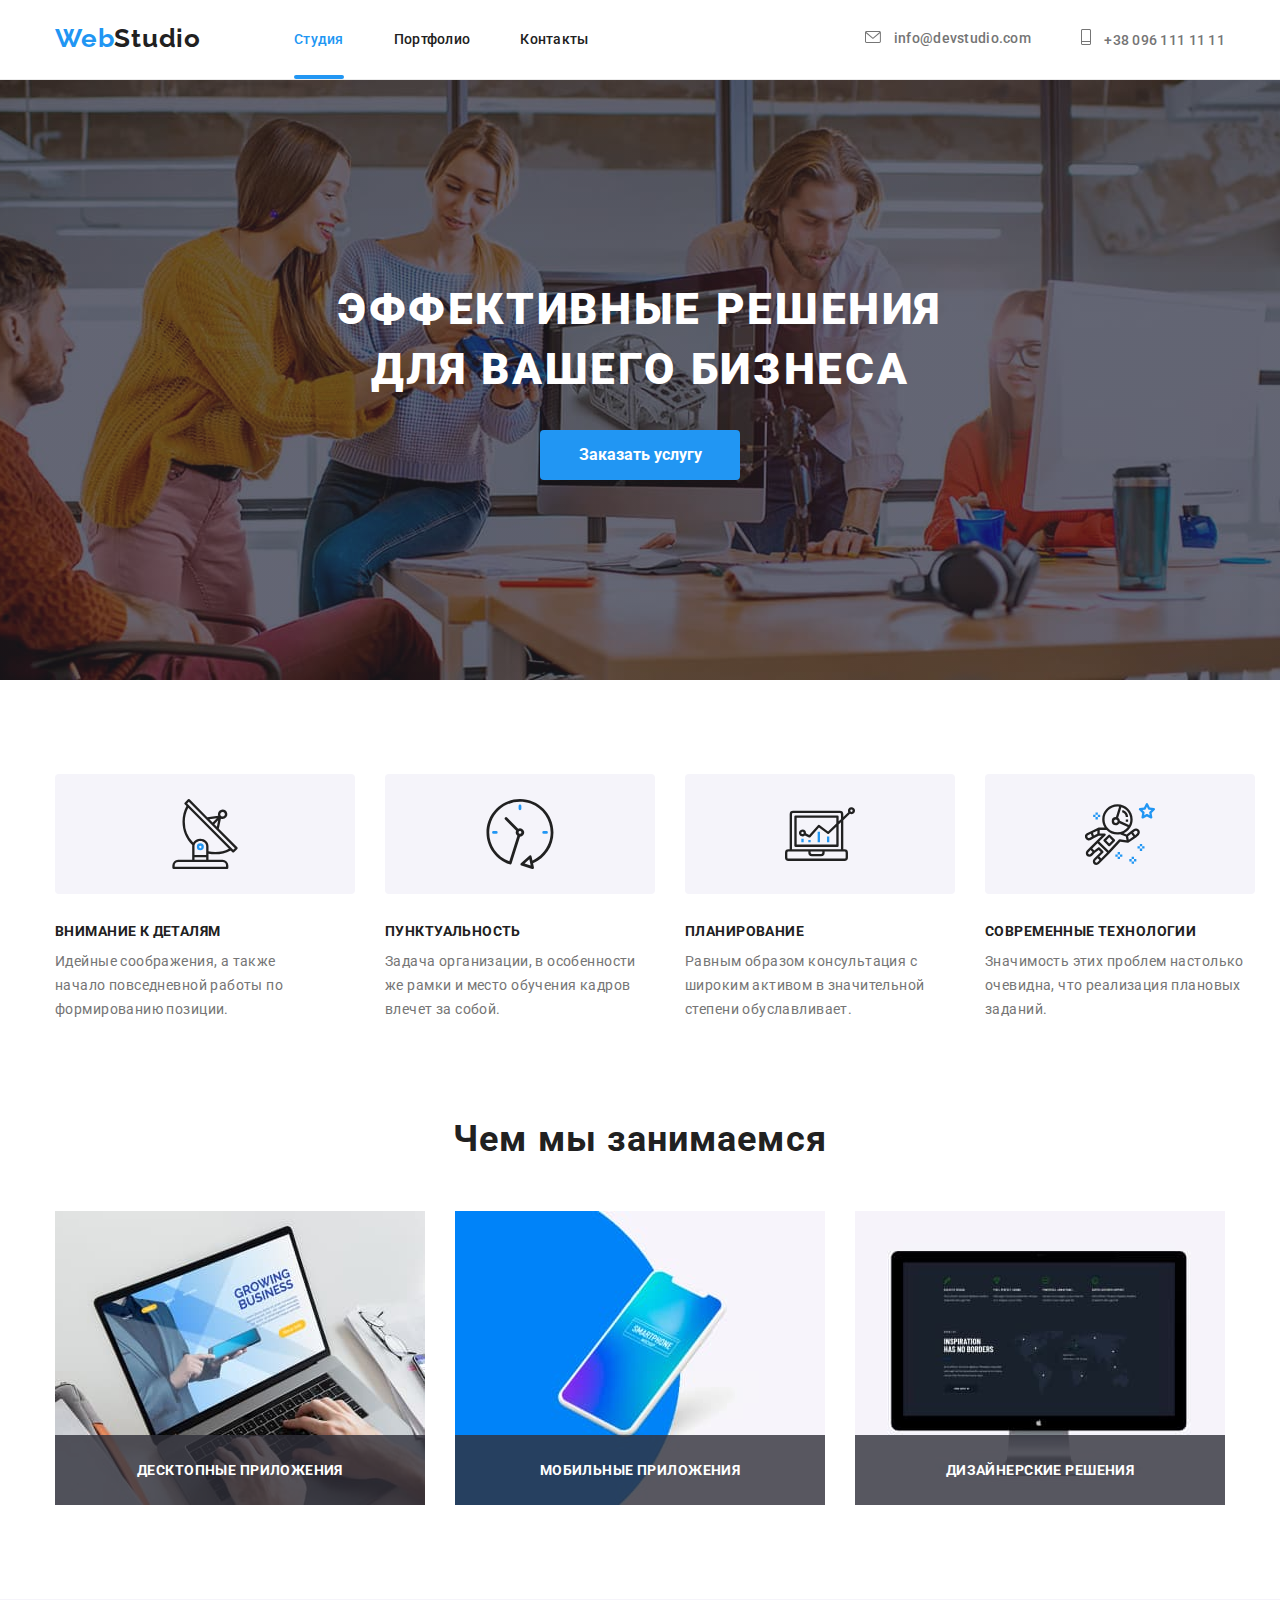
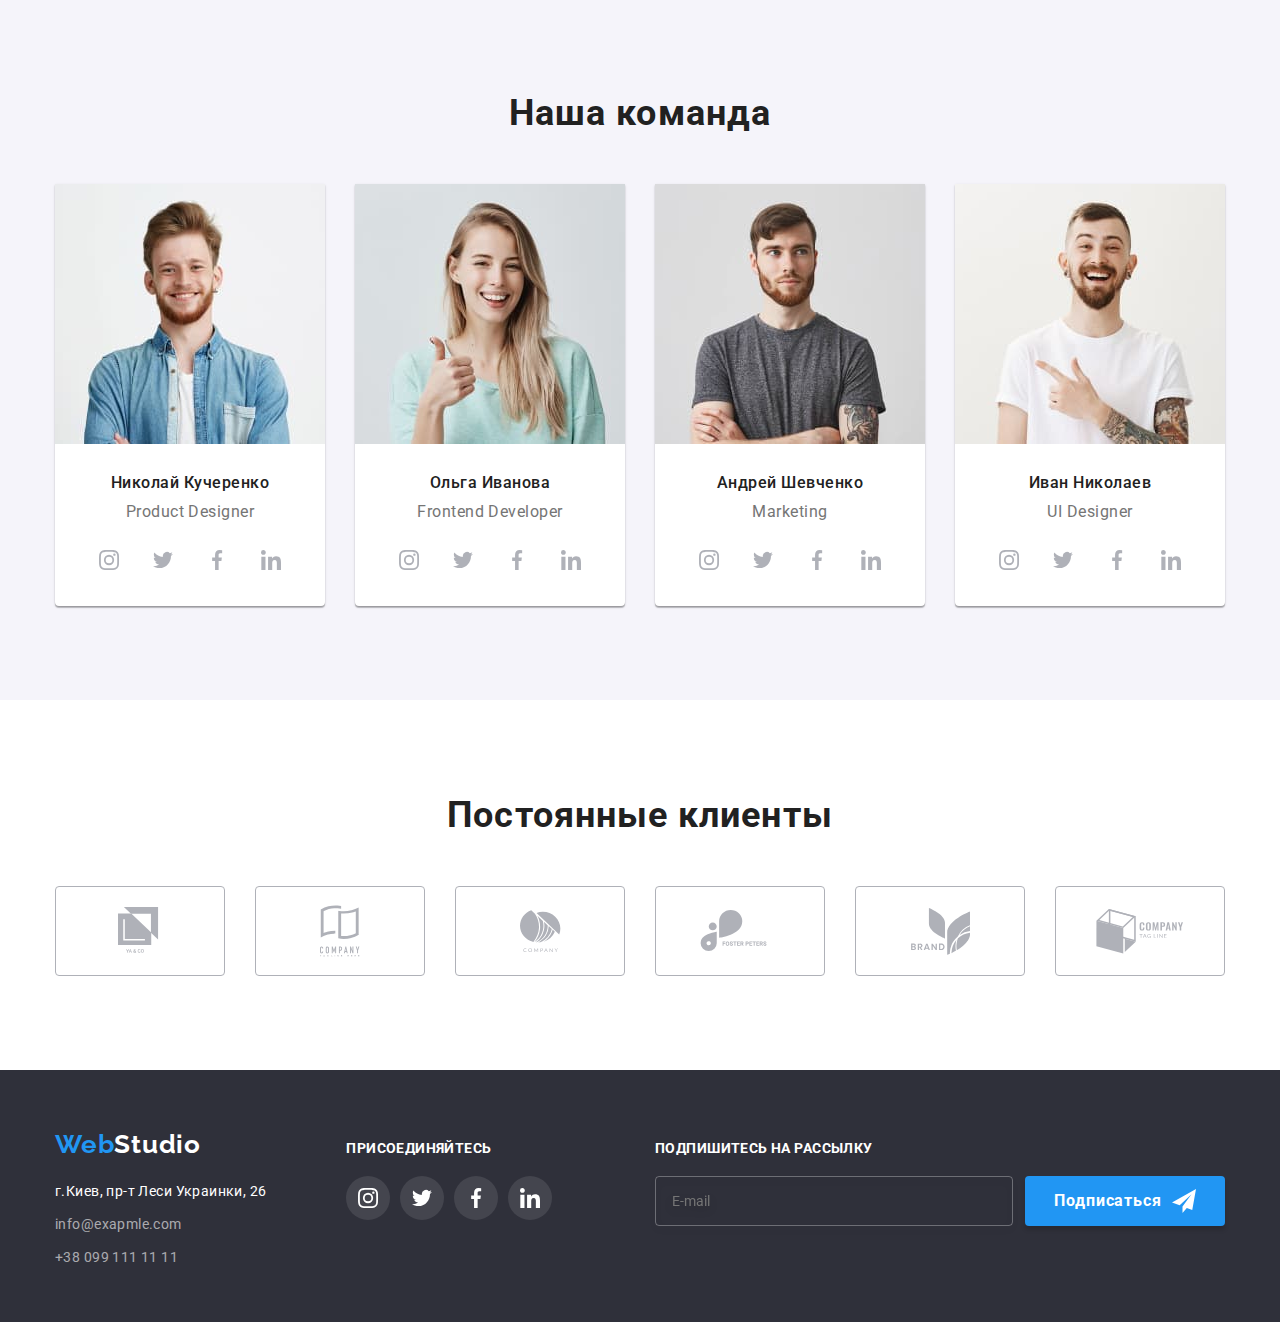
==== commit c486139c: "футер форма" ====
--- a/index.html
+++ b/index.html
@@ -490,7 +490,6 @@
         </a>
     </li>
 </ul>
-
        </div>
 
        <form class="subscribe">
--- a/css/style.css
+++ b/css/style.css
@@ -263,6 +263,7 @@
   transition: opacity 250ms cubic-bezier(0.4, 0, 0.2, 1);
   width: 100%;
   height: 100%;
+  z-index: 10;
 
   background-color: rgba(0, 0, 0, 0.2);
 }
@@ -281,7 +282,6 @@
   transform: translate(-50%, -50%);
   min-width: 528px;
   min-height: 580px;
-  z-index: 20;
 
   padding: 40px;
   min-height: 581px;
@@ -1005,6 +1005,7 @@
   display: flex;
   justify-content: center;
 }
+
 .input-subscribe {
   display: inline-block;
   min-width: 358px;
@@ -1021,6 +1022,9 @@
 }
 
 .btn-subscribe {
+  display: flex;
+  align-items: center;
+  justify-content: center;
   min-width: 200px;
   height: 50px;
   padding-top: 10px;
@@ -1035,9 +1039,18 @@
   line-height: 1.87;
   letter-spacing: 0.06em;
   color: var(--white);
+
+  transition: background-color 250ms cubic-bezier(0.4, 0, 0.2, 1),
+    color 250ms cubic-bezier(0.4, 0, 0.2, 1);
 }
 
 .btn-icon {
   margin-left: 10px;
   fill: currentColor;
 }
+
+.btn-subscribe:hover,
+.btn-subscribe:focus {
+  color: var(--blue);
+  background-color: var(--white);
+}
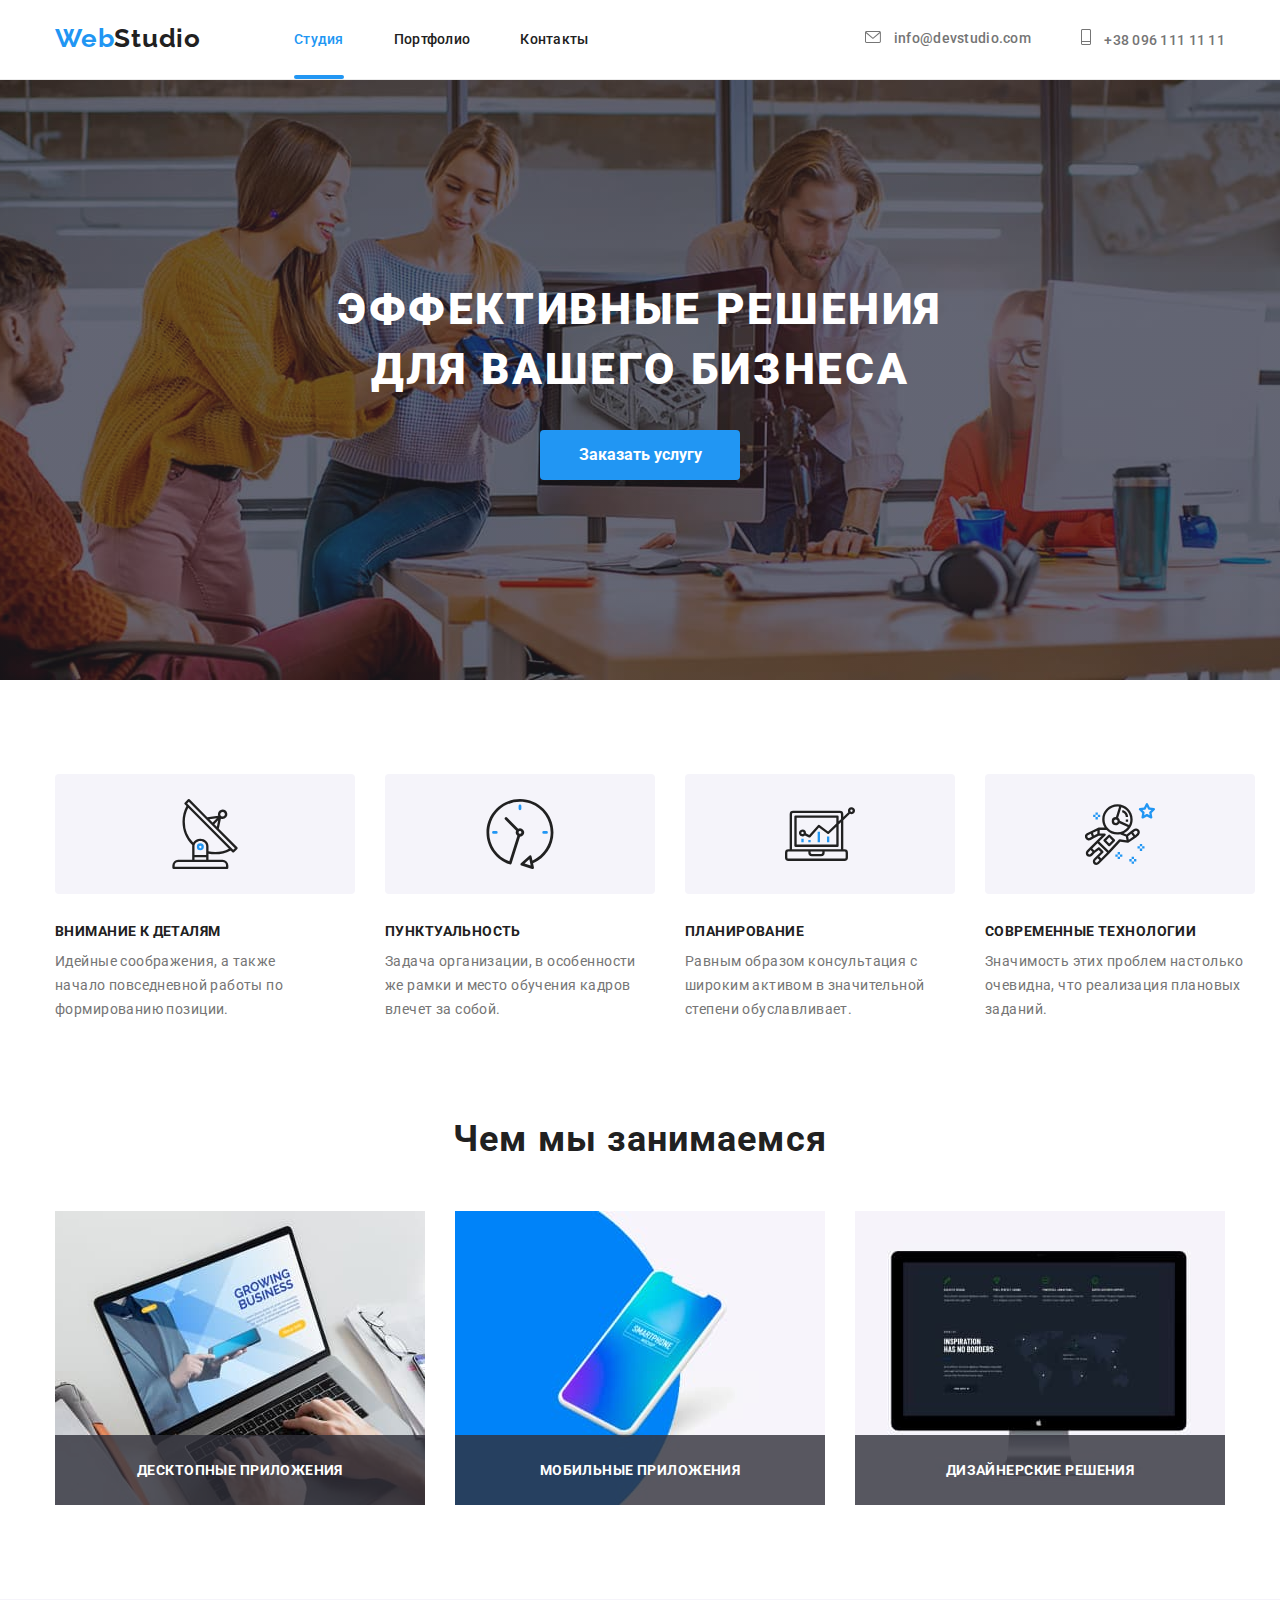
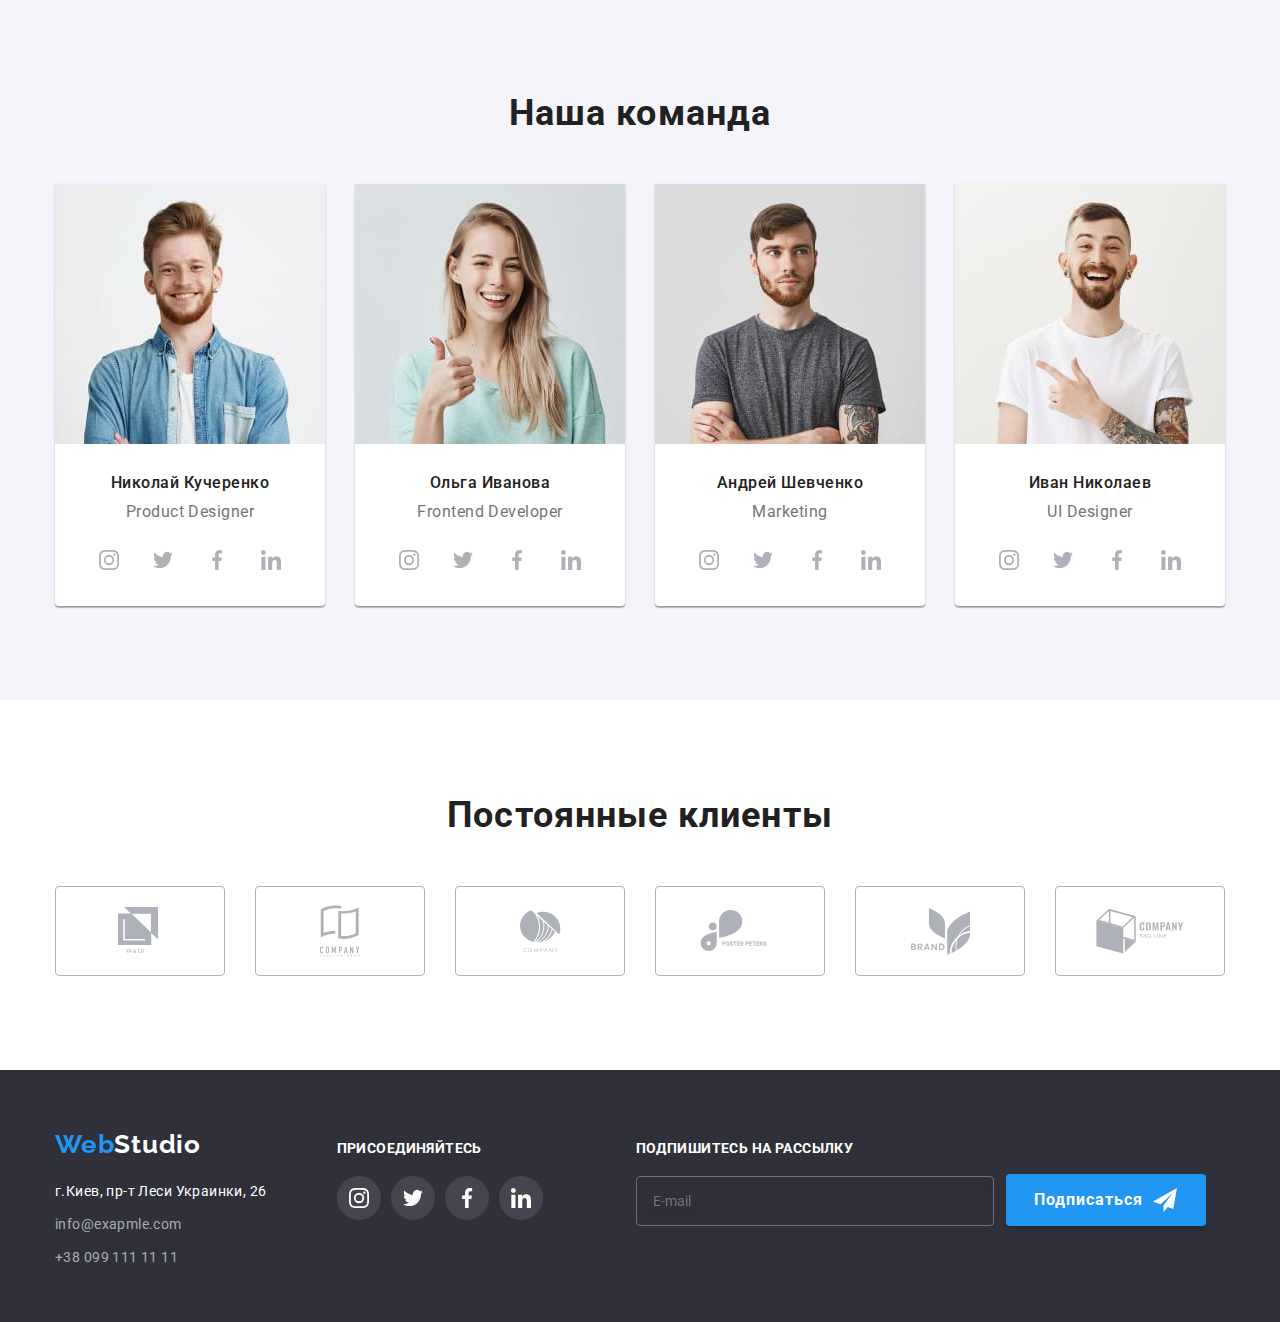
==== commit b3f87918: "футер, form, position relative" ====
--- a/index.html
+++ b/index.html
@@ -491,19 +491,19 @@
     </li>
 </ul>
        </div>
-
-       <form class="subscribe">
-           <p class="subs-title">Подпишитесь на рассылку</p>
-
-            <div role="group" class="group">
-                <input class="input-subscribe" type="email" name="E-mail" placeholder="E-mail">
+       
+<div class="subscribe">
+       <form class="subscribe-form">      
+            <div class="subs-div">
+                <label for="email" class="subs-title">Подпишитесь на рассылку</label>
+                <input class="input-subscribe" type="email" name="E-mail" id="email" placeholder="E-mail">
+                </div>
+
                 <button class="btn-subscribe" type="submit">Подписаться
                     <svg class="btn-icon" width="24" height="24">
                         <use href="./img/sprite.svg#icon-send"></use>
                     </svg>
-                </button>
-            </div>
-       
+                </button>                 
     </form>
     </div>
     </footer>
--- a/css/style.css
+++ b/css/style.css
@@ -883,7 +883,6 @@
 .footer-cont {
   display: flex;
   align-items: baseline;
-  justify-content: space-between;
 }
 
 .address-footer {
@@ -990,6 +989,15 @@
   background-color: var(--blue);
 }
 
+.subscribe-form {
+  position: relative;
+}
+
+.subs-div {
+  display: flex;
+  flex-direction: column;
+}
+
 .subs-title {
   margin-bottom: 20px;
 
@@ -999,11 +1007,6 @@
   line-height: 16px;
   letter-spacing: 0.03em;
   text-transform: uppercase;
-}
-
-.group {
-  display: flex;
-  justify-content: center;
 }
 
 .input-subscribe {
@@ -1022,11 +1025,15 @@
 }
 
 .btn-subscribe {
+  position: absolute;
+  bottom: 0%;
+  left: 370px;
+
   display: flex;
   align-items: center;
   justify-content: center;
   min-width: 200px;
-  height: 50px;
+  /* height: 50px; */
   padding-top: 10px;
   padding-bottom: 10px;
   background-color: var(--blue);
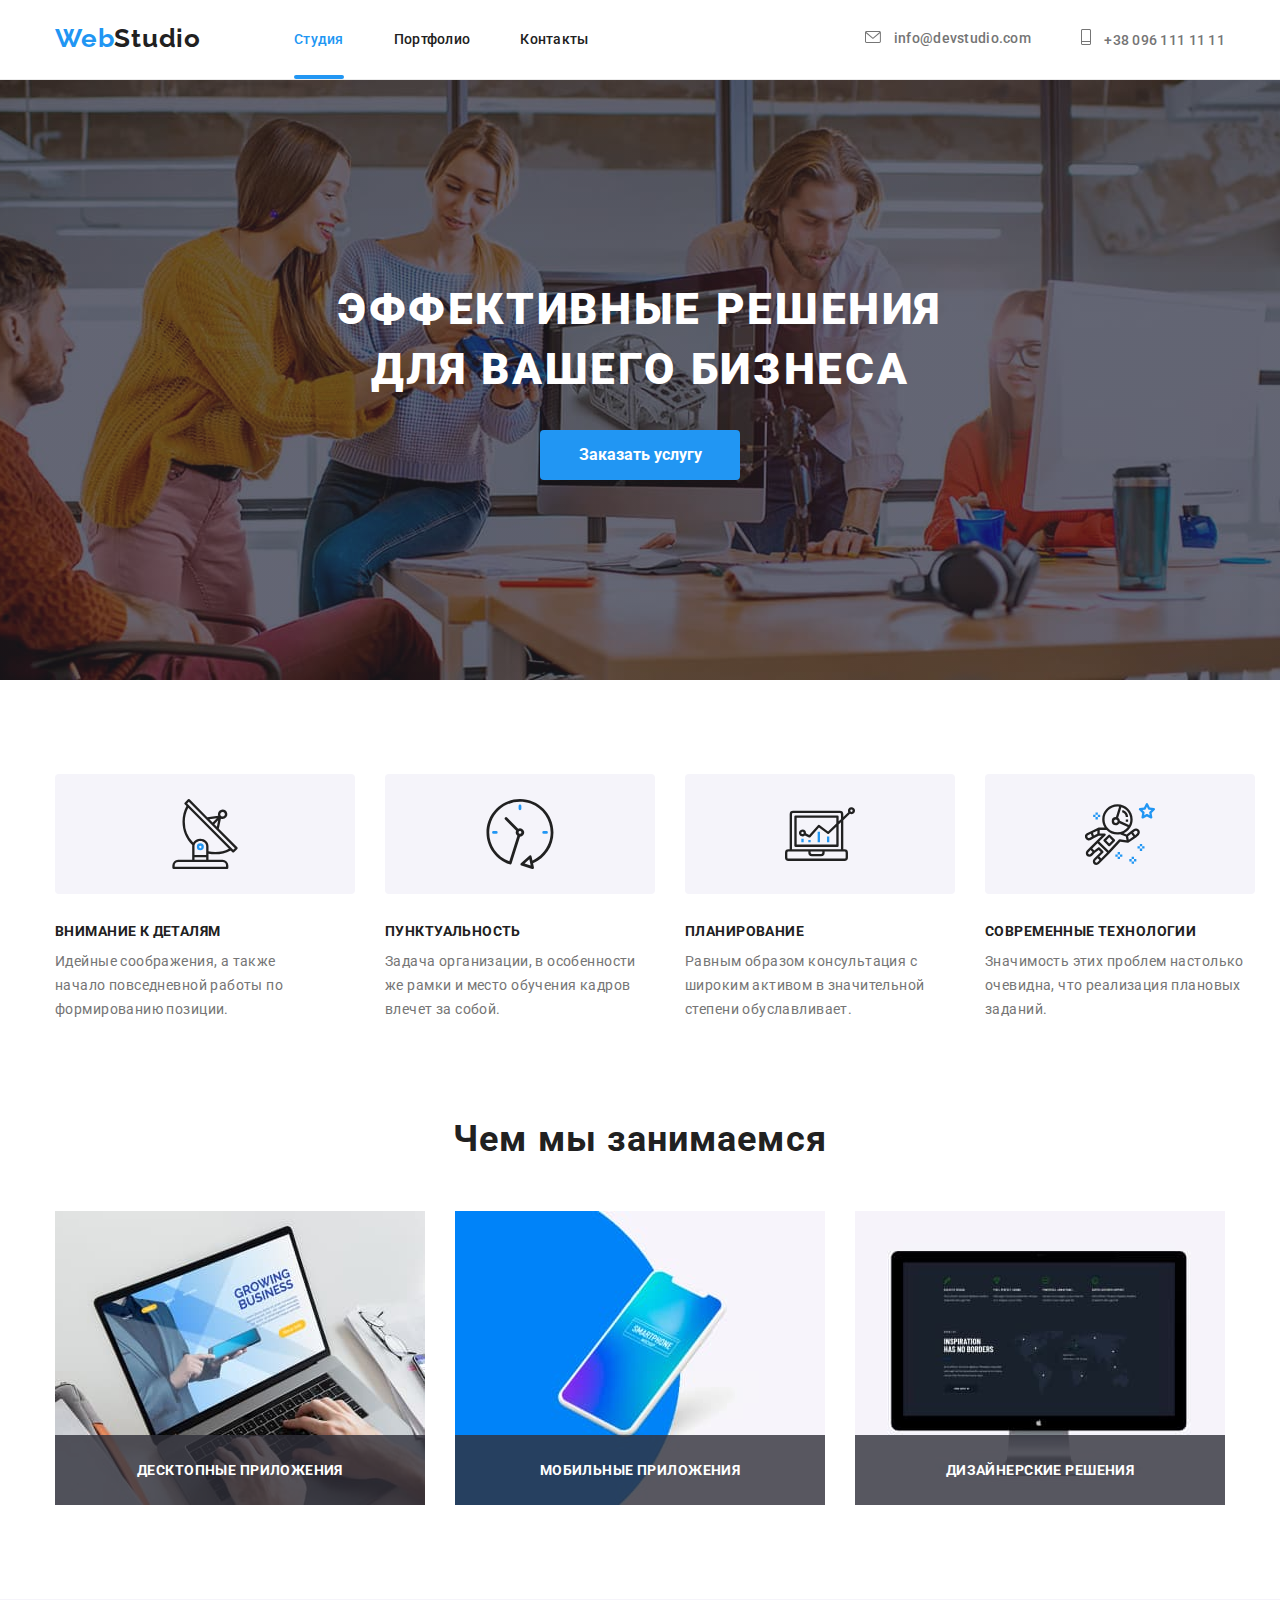
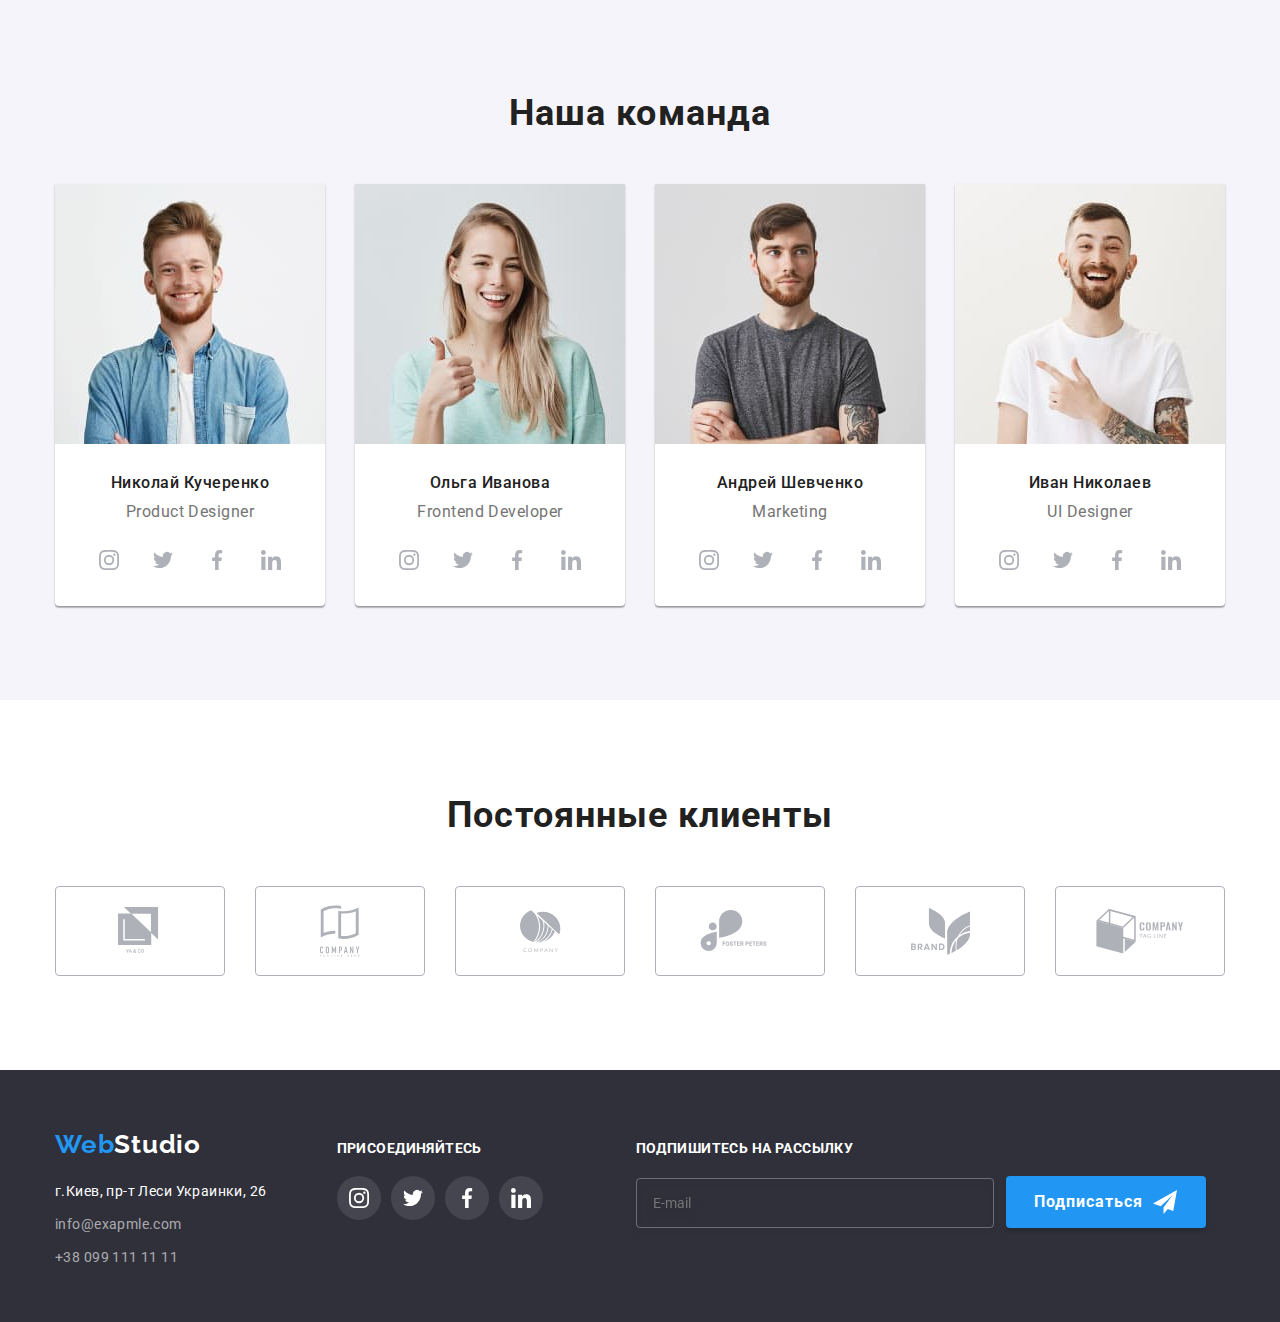
==== commit edf66e83: "Футер через flex" ====
--- a/index.html
+++ b/index.html
@@ -491,20 +491,23 @@
     </li>
 </ul>
        </div>
-       
+
 <div class="subscribe">
        <form class="subscribe-form">      
-            <div class="subs-div">
+            
                 <label for="email" class="subs-title">Подпишитесь на рассылку</label>
+
+                <div class="subs-div">
                 <input class="input-subscribe" type="email" name="E-mail" id="email" placeholder="E-mail">
-                </div>
-
+                
                 <button class="btn-subscribe" type="submit">Подписаться
                     <svg class="btn-icon" width="24" height="24">
                         <use href="./img/sprite.svg#icon-send"></use>
                     </svg>
-                </button>                 
+                </button>
+                </div>
     </form>
+    </div>
     </div>
     </footer>
     <script src="./js/modal.js"></script>
--- a/css/style.css
+++ b/css/style.css
@@ -391,9 +391,12 @@
   fill: var(--blue);
 }
 
+.text-area {
+  margin-bottom: 20px;
+}
+
 .textarea {
   padding: 12px 16px;
-  margin-bottom: 20px;
   width: 100%;
   height: 120px;
 
@@ -989,18 +992,14 @@
   background-color: var(--blue);
 }
 
-.subscribe-form {
-  position: relative;
-}
-
 .subs-div {
-  display: flex;
-  flex-direction: column;
+  margin-top: 20px;
+  display: flex;
+  flex-wrap: wrap;
+  align-items: flex-end;
 }
 
 .subs-title {
-  margin-bottom: 20px;
-
   color: var(--white);
   font-weight: 700;
   font-size: 14px;
@@ -1025,10 +1024,6 @@
 }
 
 .btn-subscribe {
-  position: absolute;
-  bottom: 0%;
-  left: 370px;
-
   display: flex;
   align-items: center;
   justify-content: center;
@@ -1040,6 +1035,7 @@
   box-shadow: 0px 4px 4px rgba(0, 0, 0, 0.15);
   border: 1px solid transparent;
   border-radius: 4px;
+  cursor: pointer;
 
   font-weight: 700;
   font-size: 16px;
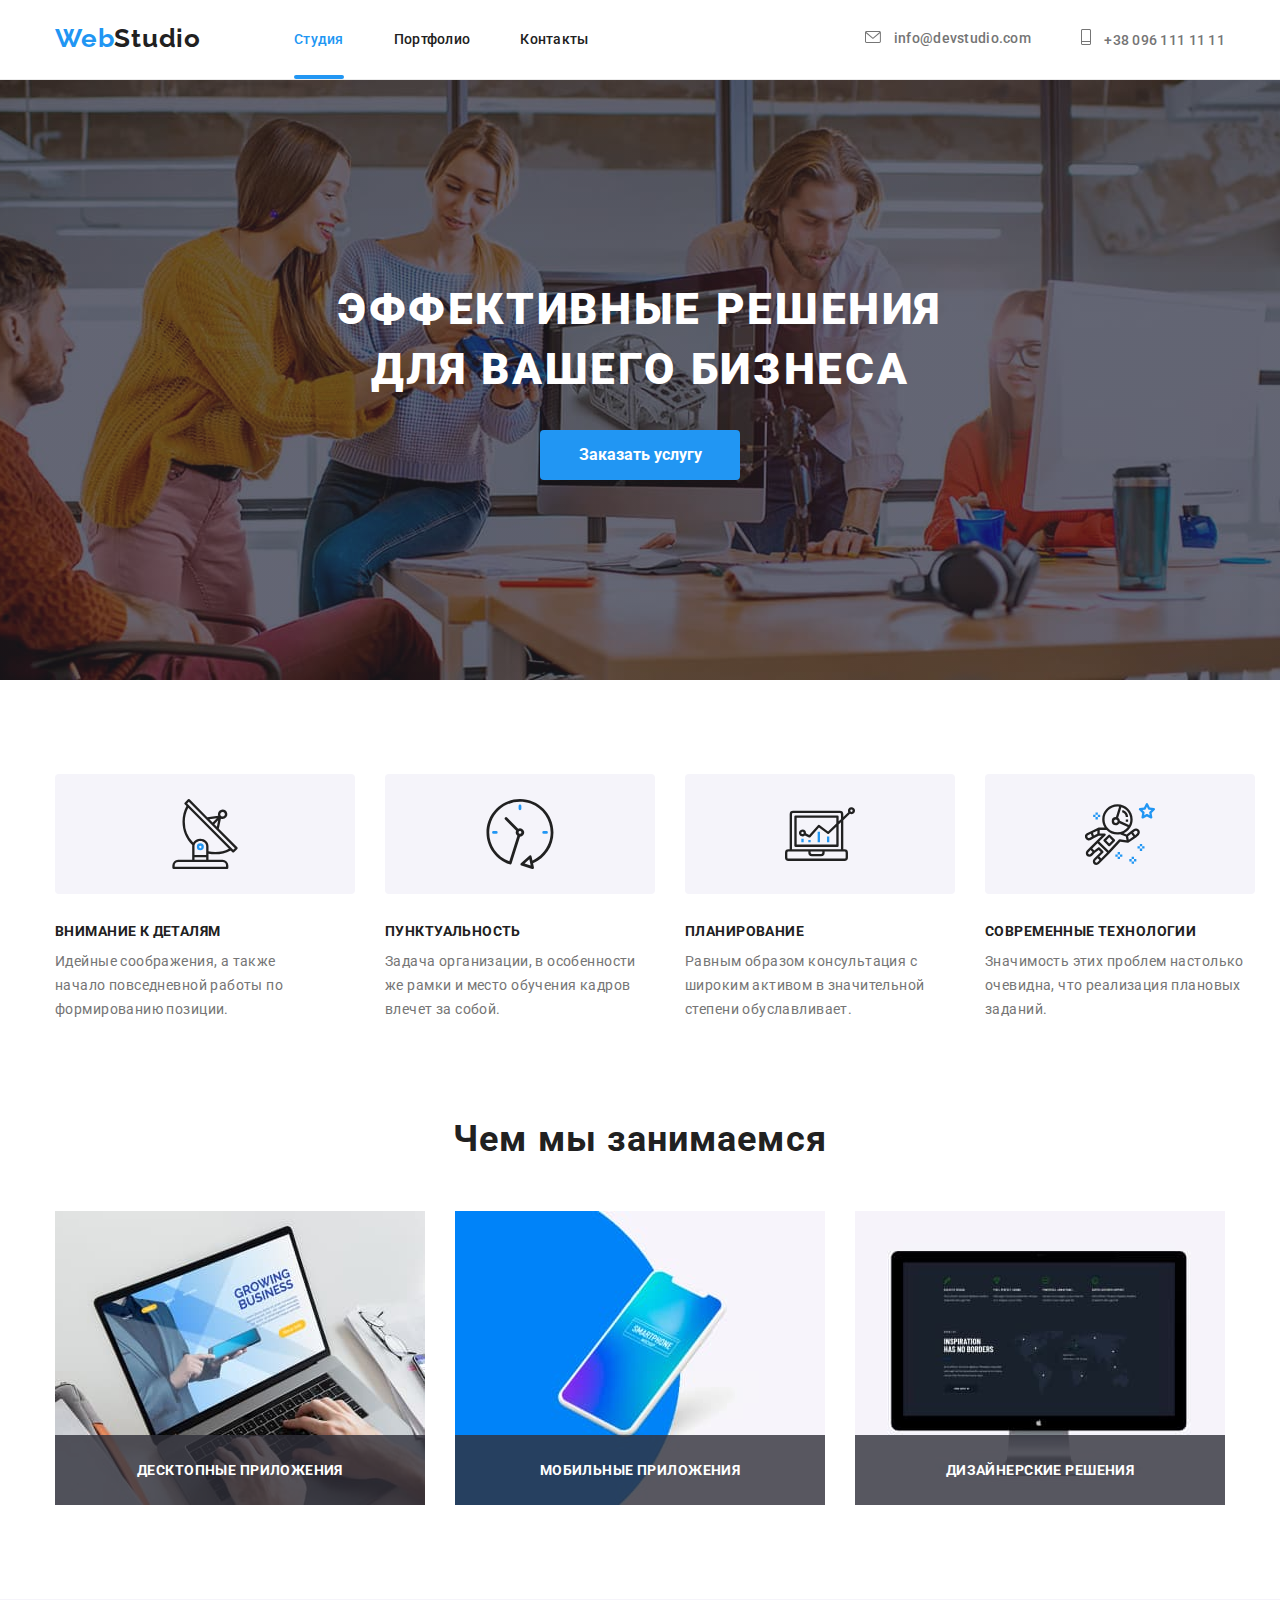
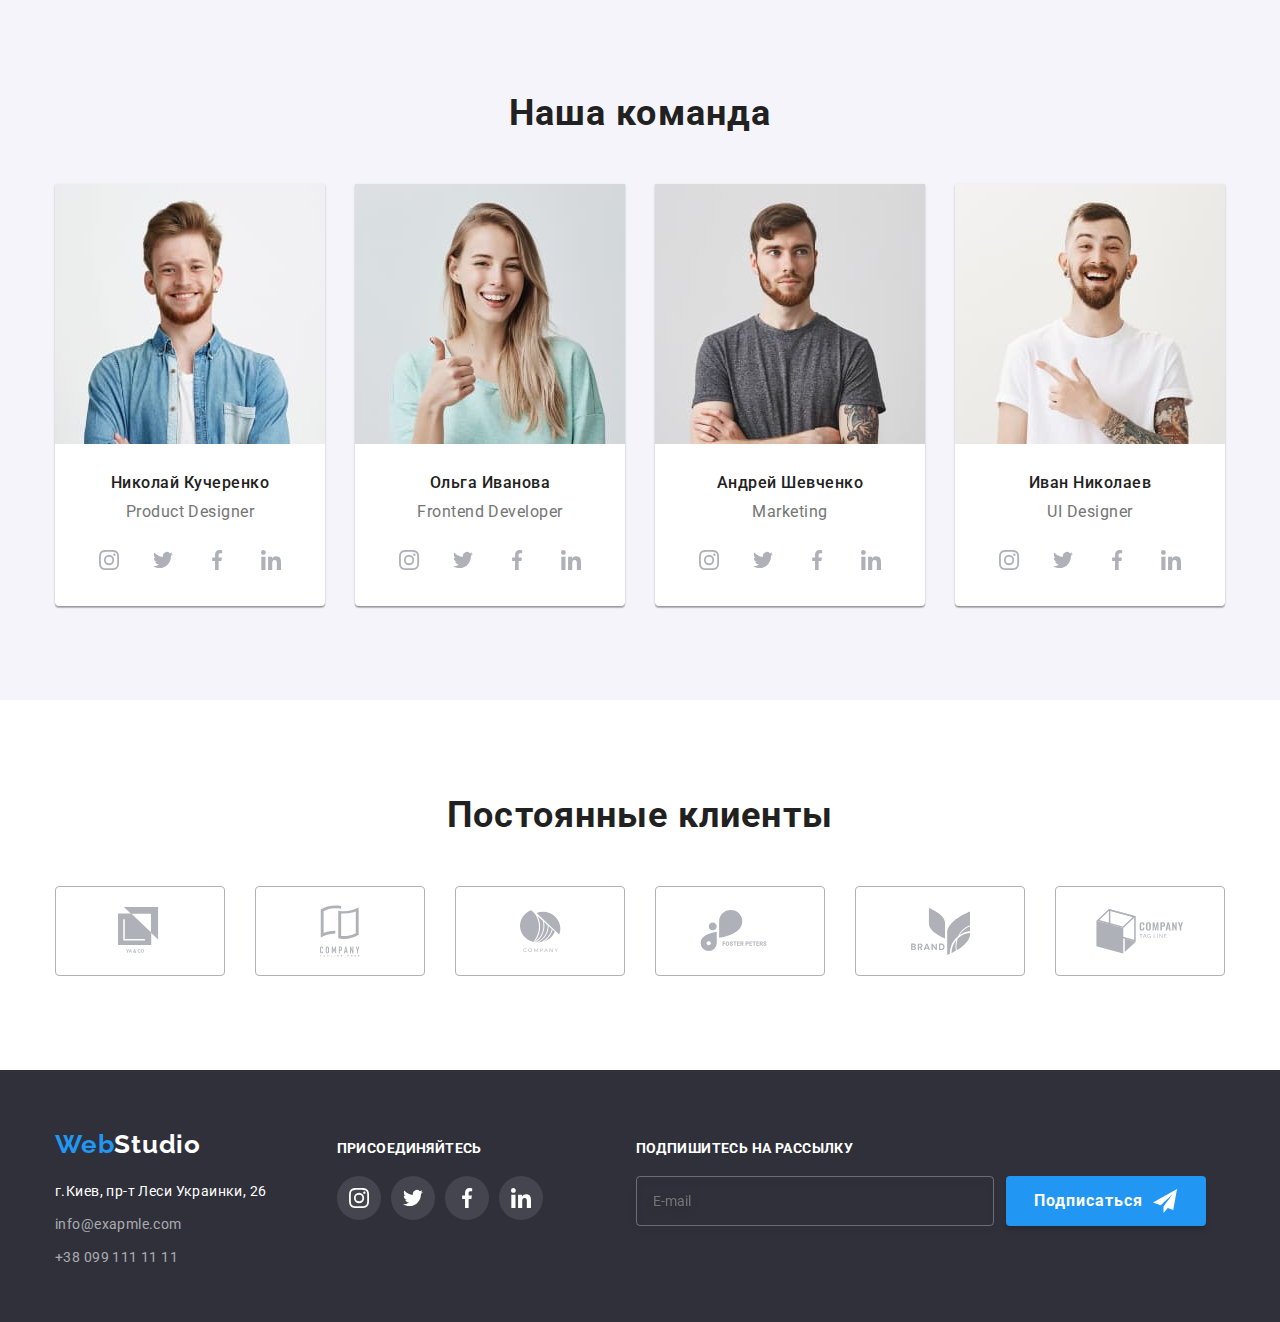
==== commit e8260bd9: "Футер без label" ====
--- a/index.html
+++ b/index.html
@@ -492,10 +492,8 @@
 </ul>
        </div>
 
-<div class="subscribe">
-       <form class="subscribe-form">      
-            
-                <label for="email" class="subs-title">Подпишитесь на рассылку</label>
+<form class="subscribe">            
+                <b  class="subs-title">Подпишитесь на рассылку</b>
 
                 <div class="subs-div">
                 <input class="input-subscribe" type="email" name="E-mail" id="email" placeholder="E-mail">
@@ -506,8 +504,7 @@
                     </svg>
                 </button>
                 </div>
-    </form>
-    </div>
+            </form>
     </div>
     </footer>
     <script src="./js/modal.js"></script>
--- a/css/style.css
+++ b/css/style.css
@@ -993,13 +993,14 @@
 }
 
 .subs-div {
-  margin-top: 20px;
   display: flex;
   flex-wrap: wrap;
   align-items: flex-end;
 }
 
 .subs-title {
+  display: inline-block;
+  margin-bottom: 20px;
   color: var(--white);
   font-weight: 700;
   font-size: 14px;
@@ -1028,7 +1029,7 @@
   align-items: center;
   justify-content: center;
   min-width: 200px;
-  /* height: 50px; */
+  height: 50px;
   padding-top: 10px;
   padding-bottom: 10px;
   background-color: var(--blue);
